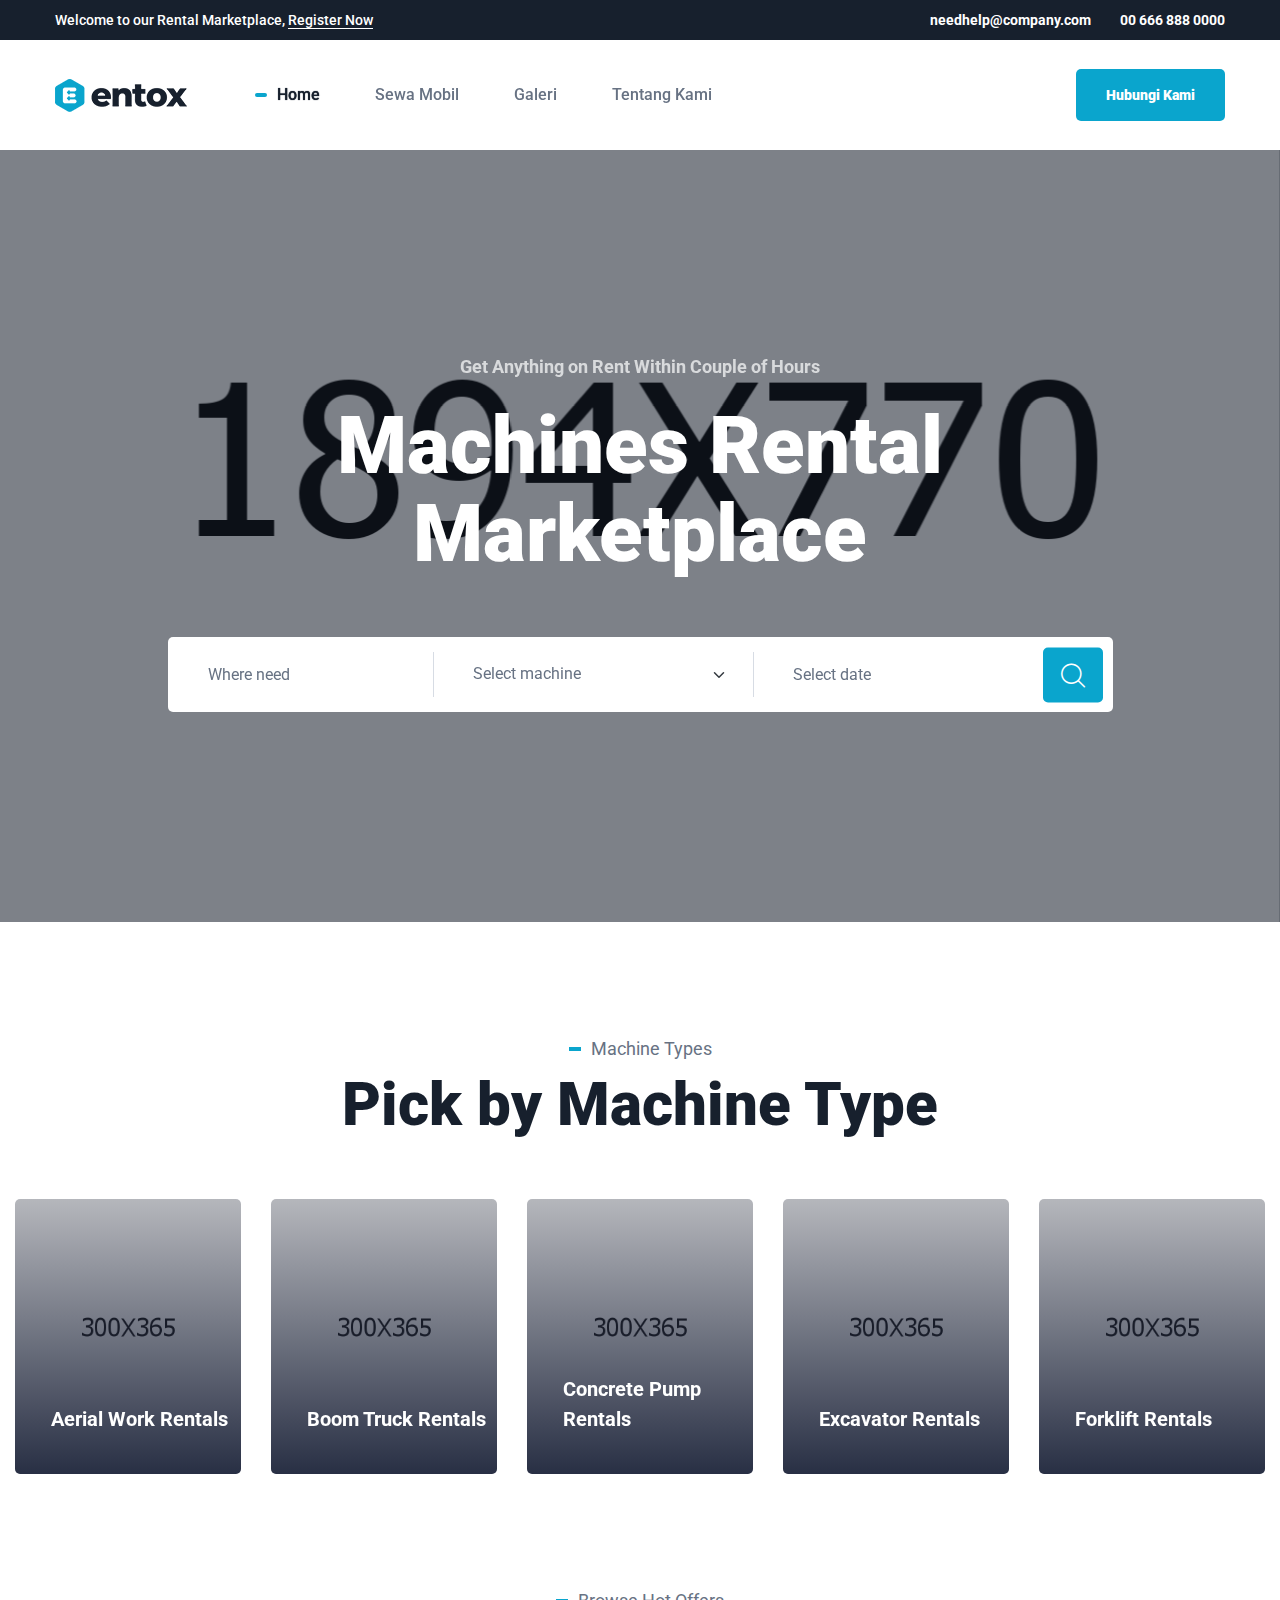
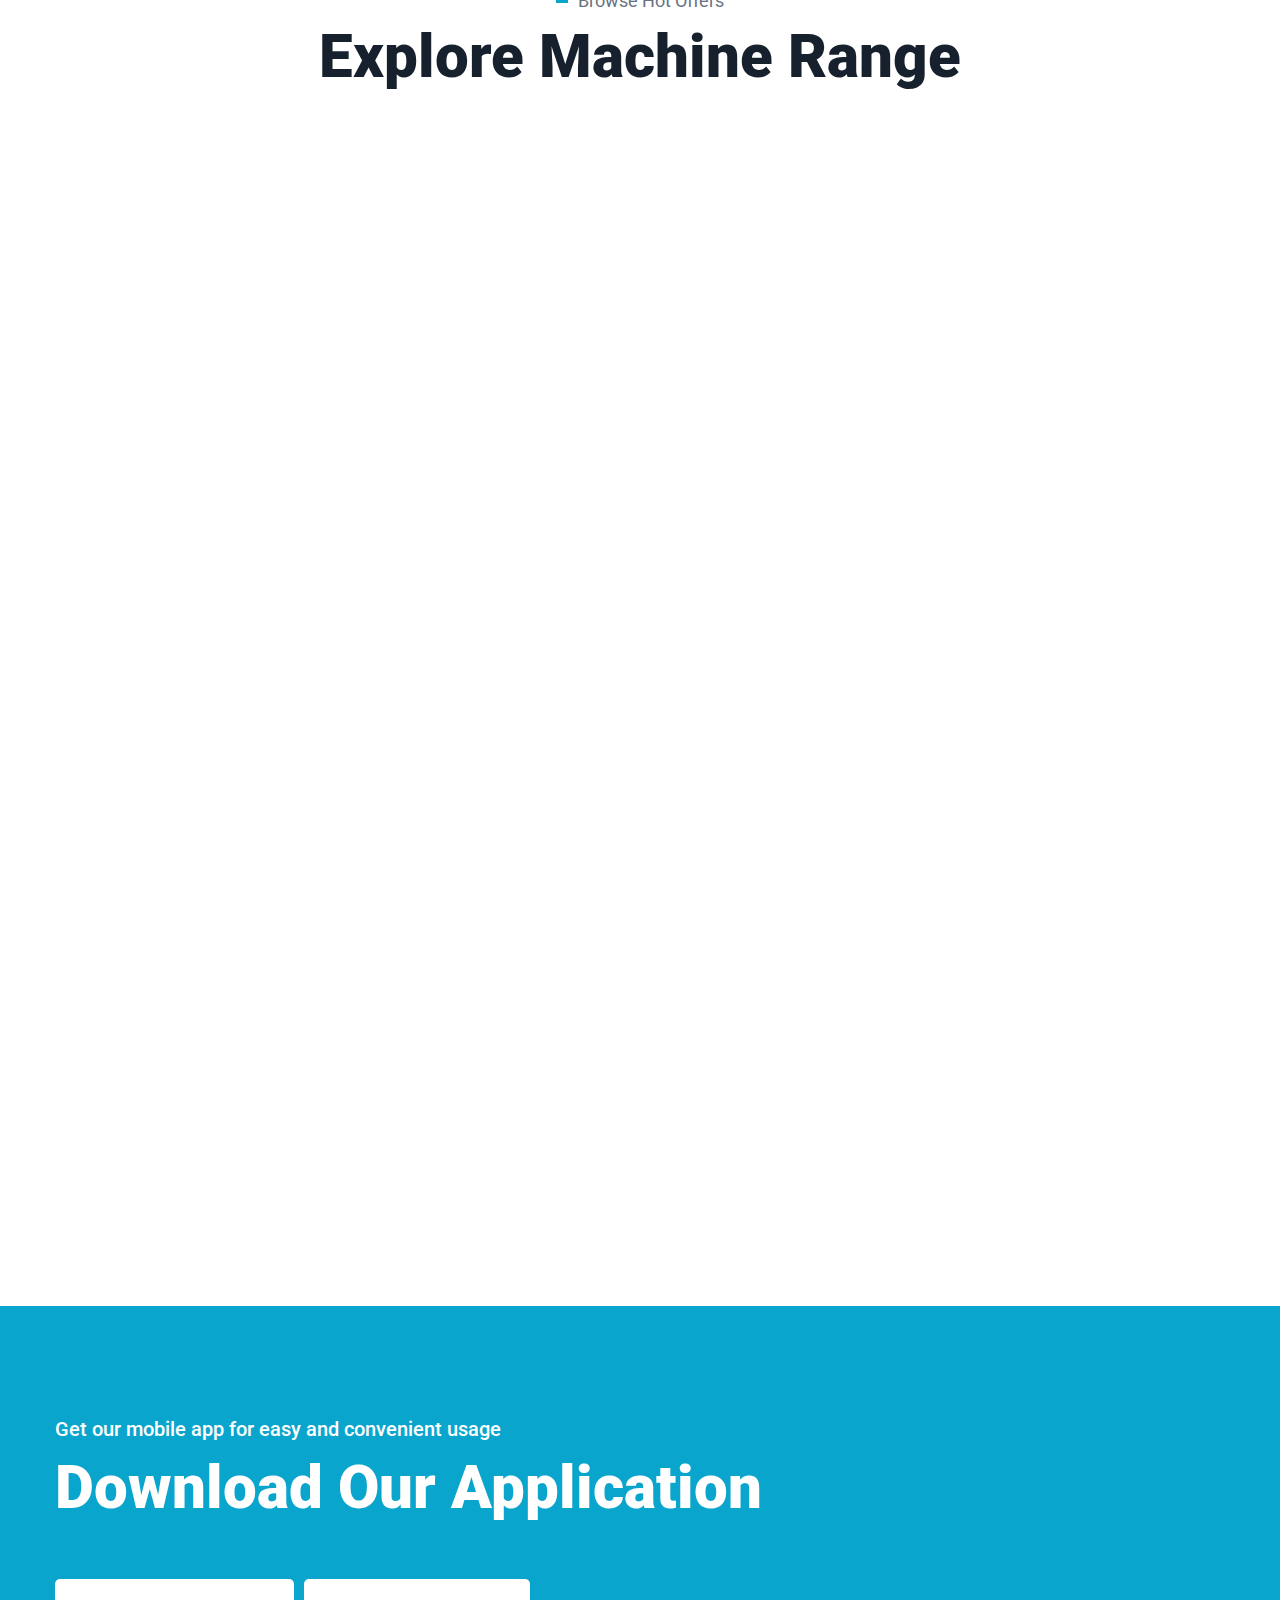
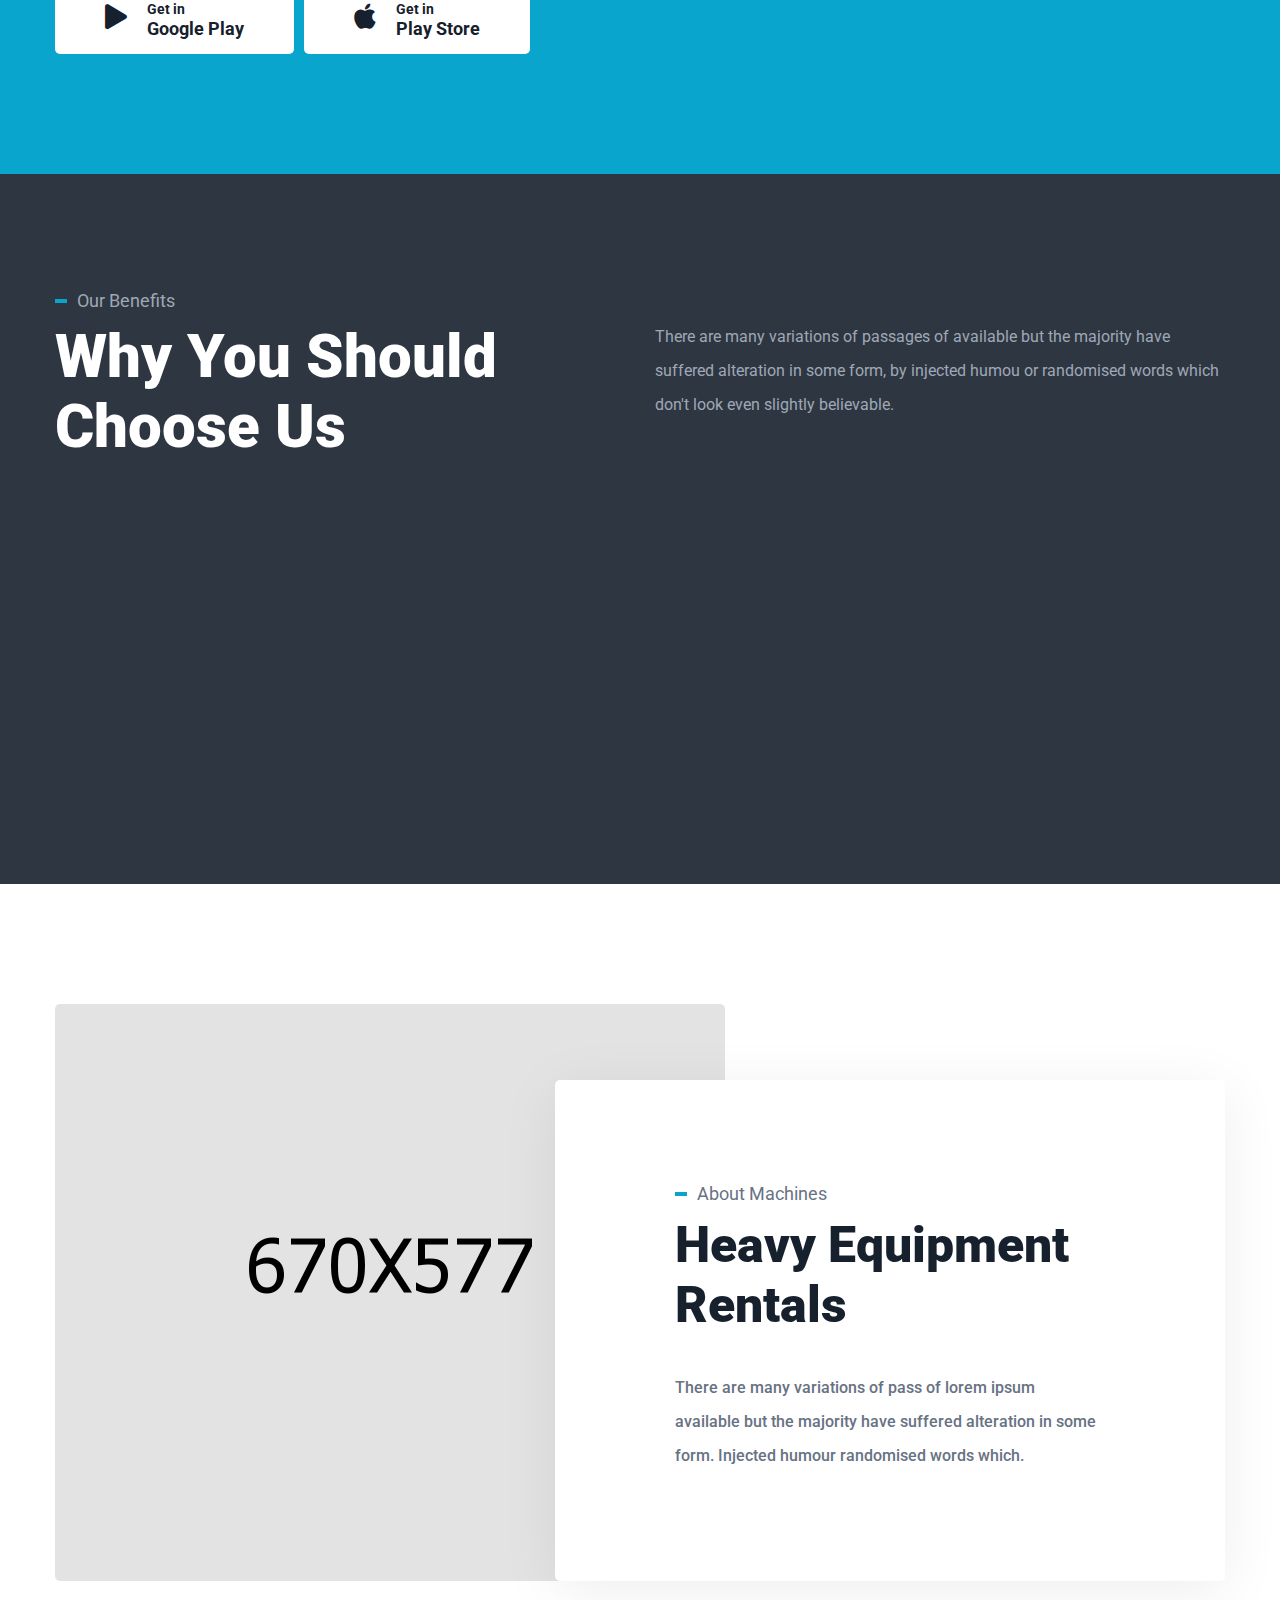
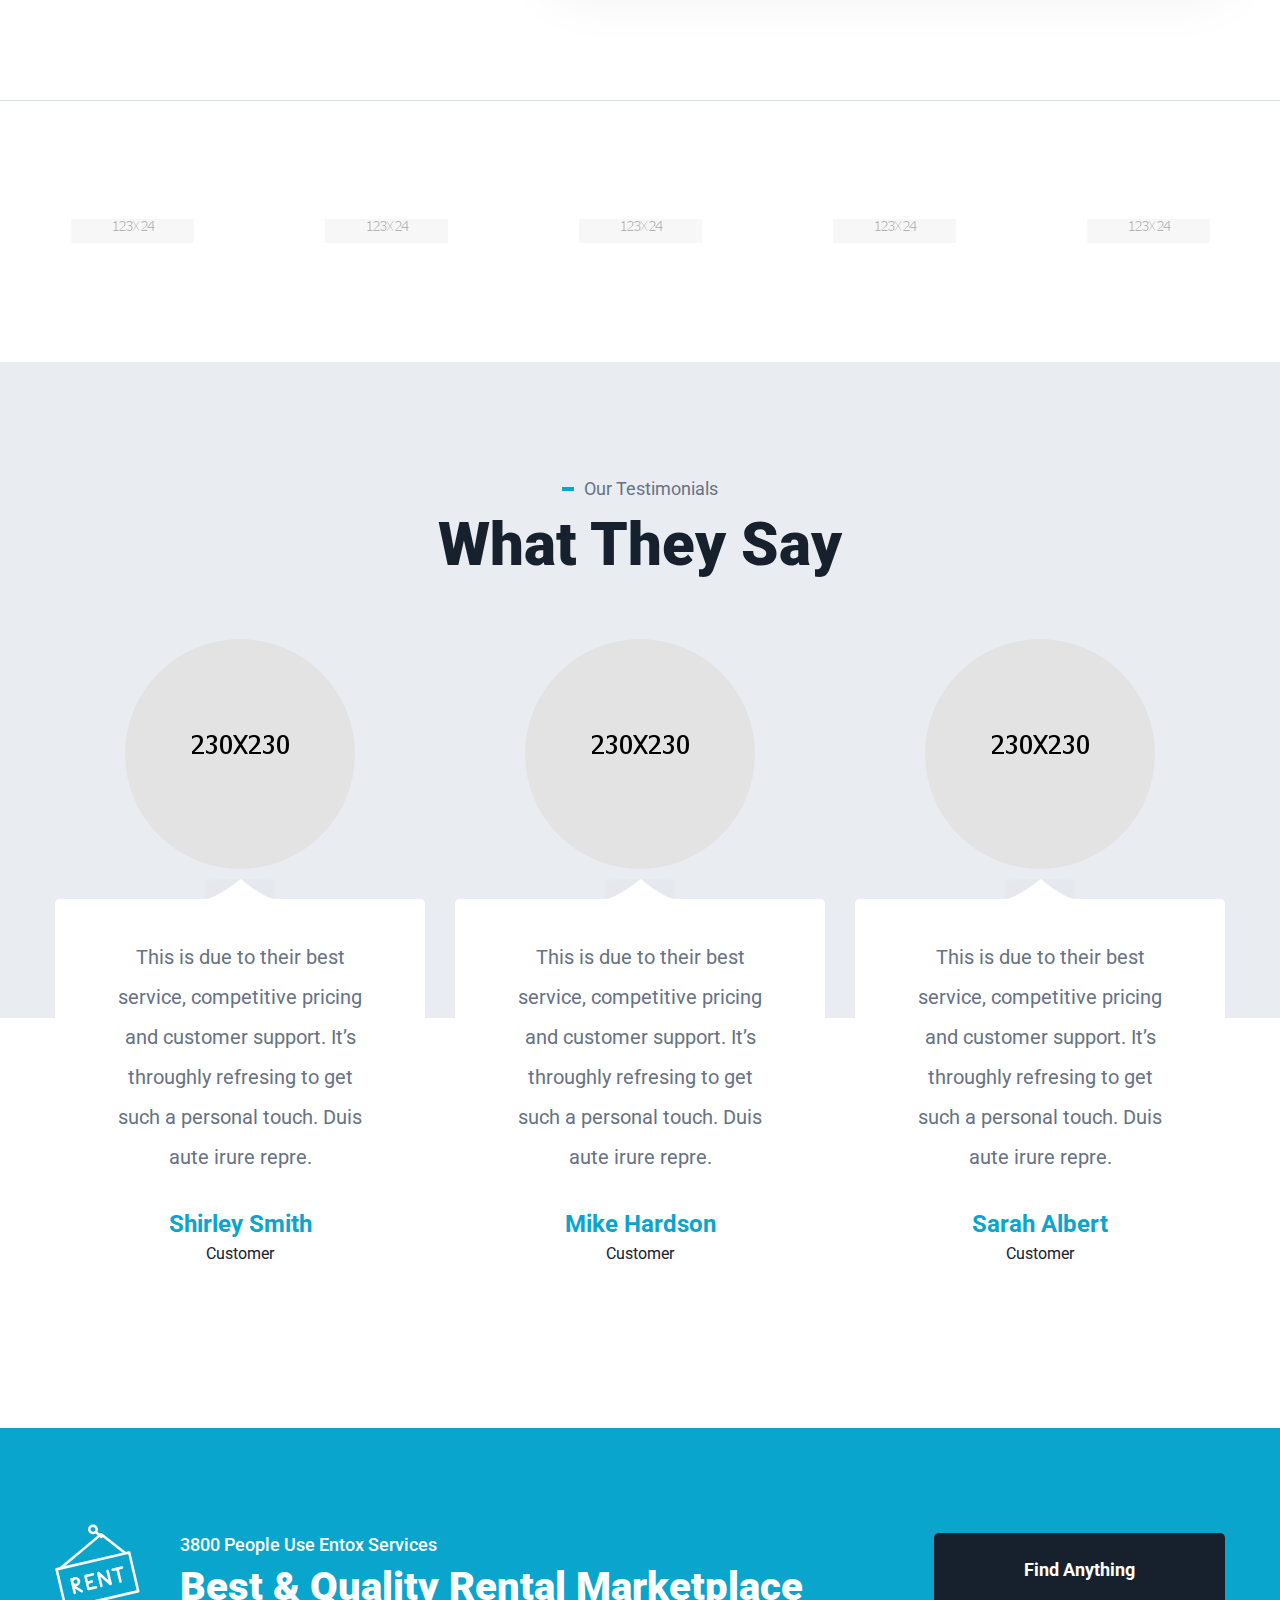
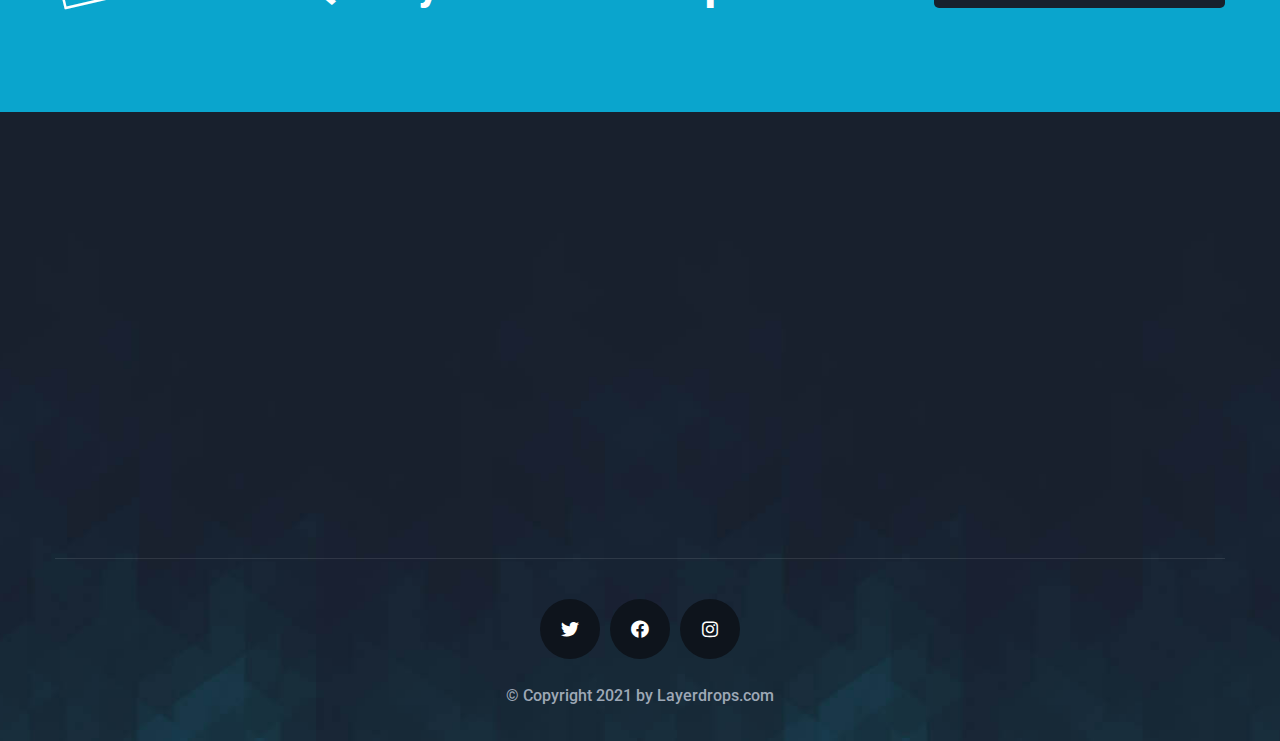
==== index.html @ 0b2687e8 "rename" ====
<!DOCTYPE html>
<html lang="en">

<head>
    <meta charset="UTF-8" />
    <meta name="viewport" content="width=device-width, initial-scale=1.0" />
    <title>Rental Mobil Mataram|| Rental </title>
    <!-- favicons Icons -->
    <link rel="apple-touch-icon" sizes="180x180" href="assets/images/favicons/apple-touch-icon.png" />
    <link rel="icon" type="image/png" sizes="32x32" href="assets/images/favicons/favicon-32x32.png" />
    <link rel="icon" type="image/png" sizes="16x16" href="assets/images/favicons/favicon-16x16.png" />
    <link rel="manifest" href="assets/images/favicons/site.webmanifest" />
    <meta name="description" content="Entox HTML Template For Car Business" />

    <!-- fonts -->
    <link rel="preconnect" href="https://fonts.gstatic.com">
    <link href="https://fonts.googleapis.com/css2?family=Roboto:ital,wght@0,100;0,300;0,400;0,500;0,700;0,900;1,100;1,300;1,400;1,500;1,700;1,900&display=swap" rel="stylesheet">


    <link rel="stylesheet" href="assets/vendors/bootstrap/css/bootstrap.min.css" />
    <link rel="stylesheet" href="assets/vendors/animate/animate.min.css" />
    <link rel="stylesheet" href="assets/vendors/fontawesome/css/all.min.css" />
    <link rel="stylesheet" href="assets/vendors/jarallax/jarallax.css" />
    <link rel="stylesheet" href="assets/vendors/jquery-magnific-popup/jquery.magnific-popup.css" />
    <link rel="stylesheet" href="assets/vendors/nouislider/nouislider.min.css" />
    <link rel="stylesheet" href="assets/vendors/nouislider/nouislider.pips.css" />
    <link rel="stylesheet" href="assets/vendors/odometer/odometer.min.css" />
    <link rel="stylesheet" href="assets/vendors/swiper/swiper.min.css" />
    <link rel="stylesheet" href="assets/vendors/entox-icons/style.css">
    <link rel="stylesheet" href="assets/vendors/tiny-slider/tiny-slider.min.css" />
    <link rel="stylesheet" href="assets/vendors/reey-font/stylesheet.css" />
    <link rel="stylesheet" href="assets/vendors/owl-carousel/owl.carousel.min.css" />
    <link rel="stylesheet" href="assets/vendors/owl-carousel/owl.theme.default.min.css" />
    <link rel="stylesheet" href="assets/vendors/twentytwenty/twentytwenty.css" />
    <link rel="stylesheet" href="assets/vendors/bxslider/jquery.bxslider.css" />
    <link rel="stylesheet" href="assets/vendors/bootstrap-select/css/bootstrap-select.min.css" />
    <link rel="stylesheet" href="assets/vendors/vegas/vegas.min.css" />
    <link rel="stylesheet" href="assets/vendors/jquery-ui/jquery-ui.css" />
    <link rel="stylesheet" href="assets/vendors/timepicker/timePicker.css" />

    <!-- template styles -->
    <link rel="stylesheet" href="assets/css/entox.css" />
    <link rel="stylesheet" href="assets/css/entox-responsive.css" />
</head>

<body>
    <div class="preloader">
        <img class="preloader__image" width="60" src="assets/images/loader.png" alt="" />
    </div>
    <!-- /.preloader -->
    <div class="page-wrapper">
        <header class="main-header-three clearfix">
            <div class="main-header-three__top">
                <div class="container">
                    <div class="main-header-three__top-inner clearfix">
                        <div class="main-header-three__top-left">
                            <p class="main-header-three__top-left-text">Welcome to our Rental Marketplace, <a href="#">Register Now</a></p>
                        </div>
                        <div class="main-header-three__top-right">
                            <div class="main-header-three__top-right-contact-box">
                                <ul class="list-unstyled main-header-three__top-right-contact">
                                    <li><a href="mailto:needhelp@company.com">needhelp@company.com</a></li>
                                    <li><a href="tel:00-666-888-0000">00 666 888 0000</a></li>
                                </ul>
                            </div>
                        </div>
                    </div>
                </div>
            </div>
            <nav class="main-menu main-menu-two main-menu-three clearfix">
                <div class="main-menu-three-wrapper clearfix">
                    <div class="container clearfix">
                        <div class="main-menu-three-wrapper__inner">
                            <div class="main-menu-three-wrapper__left">
                                <div class="main-menu-three-wrapper__logo">
                                    <a href="index.html"><img src="assets/images/resources/logo-2.png" alt=""></a>
                                </div>
                                <div class="main-menu-three-wrapper__main-menu">
                                    <a href="#" class="mobile-nav__toggler"><i class="fa fa-bars"></i></a>
                                    <ul class="main-menu__list">
                                        <li class="current">
                                            <a href="index.html">Home</a>

                                        </li>
                                        <li class="dropdown">
                                            <a href="#">Sewa Mobil</a>
                                            <ul>
                                                <li><a href="listings.html">Sewa Mobil 1</a></li>
                                                <li><a href="listings-details.html">Sewa Mobil 2</a></li>
                                            </ul>
                                        </li>
                                        <li>
                                            <a href="#">Galeri</a>
                                        </li>
                                        <li>
                                            <a href="#">Tentang Kami</a>
                                        </li>
                                    </ul>
                                </div>
                            </div>
                            <div class="main-menu-three-wrapper__right">

                                <div class="main-menu-three-wrapper__right-btn-box">
                                    <a href="#" class="thm-btn main-nenu-three__btn">Hubungi Kami</a>
                                </div>
                            </div>
                        </div>
                    </div>
                </div>
            </nav>
        </header>

        <div class="stricky-header stricked-menu main-menu main-menu-two main-menu-three">
            <div class="sticky-header__content"></div>
            <!-- /.sticky-header__content -->
        </div>
        <!-- /.stricky-header -->

        <!-- Banner One Start -->
        <section class="banner-two banner-three">
            <div class="banner-bg-slide" data-options='{ "delay": 5000, "slides": [ { "src": "assets/images/backgrounds/main-slider-3-1.jpg" }, { "src": "assets/images/backgrounds/main-slider-3-2.jpg" }, { "src": "assets/images/backgrounds/main-slider-3-3.jpg" } ], "transition": "fade", "timer": false, "align": "top" }'>
            </div>
            <!-- /.banner-bg-slide -->
            <div class="banner-bg-slide-overly-3"></div>
            <div class="container">
                <div class="banner-three__content">
                    <p class="banner-three__text">Get Anything on Rent Within Couple of Hours</p>
                    <h2 class="banner-three__title">Machines Rental <br> Marketplace</h2>
                </div>
                <div class="banner-three__form-box">
                    <form class="banner-three-form">
                        <ul class="list-unstyled banner-three__type clearfix">
                            <li class="banner-three__input banner-three__input-need">
                                <input type="text" placeholder="Where need">
                            </li>
                            <li class="banner-three__input">
                                <select class="selectpicker" aria-label="Default select example">
                                    <option selected>Select machine</option>
                                    <option value="1">One</option>
                                    <option value="2">Two</option>
                                    <option value="3">Three</option>
                                </select>
                            </li>
                            <li class="banner-three__input banner-three__input-date">
                                <input type="text" name="date" placeholder="Select date" id="datepicker">
                                <button class="banner-three__search" type="submit"><i
                                        class="icon-magnifying-glass"></i></button>
                            </li>
                        </ul>
                    </form>
                </div>
            </div>
        </section>
        <!--Banner One End-->

        <!--Types Start-->
        <section class="types">
            <div class="types__container">
                <div class="section-title text-center">
                    <span class="section-title__tagline">Machine Types</span>
                    <h2 class="section-title__title">Pick by Machine Type</h2>
                </div>
                <div class="types__carousel owl-theme owl-carousel">
                    <!--Types Single-->
                    <div class="types__single">
                        <div class="types__img">
                            <img src="assets/images/resources/types-img-1.jpg" alt="">
                            <div class="types__img-title-box">
                                <h4 class="types__img-title">Aerial Work Rentals</h4>
                            </div>
                        </div>
                    </div>
                    <!--Types Single-->
                    <div class="types__single">
                        <div class="types__img">
                            <img src="assets/images/resources/types-img-2.jpg" alt="">
                            <div class="types__img-title-box">
                                <h4 class="types__img-title">Boom Truck Rentals</h4>
                            </div>
                        </div>
                    </div>
                    <!--Types Single-->
                    <div class="types__single">
                        <div class="types__img">
                            <img src="assets/images/resources/types-img-3.jpg" alt="">
                            <div class="types__img-title-box">
                                <h4 class="types__img-title">Concrete Pump Rentals</h4>
                            </div>
                        </div>
                    </div>
                    <!--Types Single-->
                    <div class="types__single">
                        <div class="types__img">
                            <img src="assets/images/resources/types-img-4.jpg" alt="">
                            <div class="types__img-title-box">
                                <h4 class="types__img-title">Excavator Rentals</h4>
                            </div>
                        </div>
                    </div>
                    <!--Types Single-->
                    <div class="types__single">
                        <div class="types__img">
                            <img src="assets/images/resources/types-img-5.jpg" alt="">
                            <div class="types__img-title-box">
                                <h4 class="types__img-title">Forklift Rentals</h4>
                            </div>
                        </div>
                    </div>
                </div>
            </div>
        </section>
        <!--Types End-->

        <!--Explore Machine Start-->
        <section class="explore-machine">
            <div class="container">
                <div class="section-title text-center">
                    <span class="section-title__tagline">Browse Hot Offers</span>
                    <h2 class="section-title__title">Explore Machine Range</h2>
                </div>
                <div class="row">
                    <div class="col-xl-4 col-lg-6 col-md-6 wow fadeInUp" data-wow-delay="100ms">
                        <!--Explore Machine Single-->
                        <div class="explore-machine__single">
                            <div class="explore-machine__img">
                                <img src="assets/images/resources/explore-machine-img-1.jpg" alt="">
                                <div class="explore-machine__icon">
                                    <i class="far fa-heart"></i>
                                </div>
                            </div>
                            <div class="explore-machine__content">
                                <h5 class="explore-machine__sub-title">Hydraulic Truck Crane</h5>
                                <h3 class="explore-machine__title"><a href="#">Truck Crane Rental</a></h3>
                                <p class="explore-machine__price"><span>$32 </span>/perday</p>
                                <ul class="list-unstyled explore-machine__details">
                                    <li><a href="#">Capacity 12 Ton</a></li>
                                    <li><a href="#">Main Boom 65ft</a></li>
                                </ul>
                            </div>
                        </div>
                    </div>
                    <div class="col-xl-4 col-lg-6 col-md-6 wow fadeInUp" data-wow-delay="200ms">
                        <!--Explore Machine Single-->
                        <div class="explore-machine__single">
                            <div class="explore-machine__img">
                                <img src="assets/images/resources/explore-machine-img-2.jpg" alt="">
                                <div class="explore-machine__icon">
                                    <i class="far fa-heart"></i>
                                </div>
                            </div>
                            <div class="explore-machine__content">
                                <h5 class="explore-machine__sub-title">Hydraulic Truck Crane</h5>
                                <h3 class="explore-machine__title"><a href="#">Truck Crane Rental</a></h3>
                                <p class="explore-machine__price"><span>$32 </span>/perday</p>
                                <ul class="list-unstyled explore-machine__details">
                                    <li><a href="#">Capacity 12 Ton</a></li>
                                    <li><a href="#">Main Boom 65ft</a></li>
                                </ul>
                            </div>
                        </div>
                    </div>
                    <div class="col-xl-4 col-lg-6 col-md-6 wow fadeInUp" data-wow-delay="300ms">
                        <!--Explore Machine Single-->
                        <div class="explore-machine__single">
                            <div class="explore-machine__img">
                                <img src="assets/images/resources/explore-machine-img-3.jpg" alt="">
                                <div class="explore-machine__icon">
                                    <i class="far fa-heart"></i>
                                </div>
                            </div>
                            <div class="explore-machine__content">
                                <h5 class="explore-machine__sub-title">Hydraulic Truck Crane</h5>
                                <h3 class="explore-machine__title"><a href="#">Truck Crane Rental</a></h3>
                                <p class="explore-machine__price"><span>$32 </span>/perday</p>
                                <ul class="list-unstyled explore-machine__details">
                                    <li><a href="#">Capacity 12 Ton</a></li>
                                    <li><a href="#">Main Boom 65ft</a></li>
                                </ul>
                            </div>
                        </div>
                    </div>
                    <div class="col-xl-4 col-lg-6 col-md-6 wow fadeInUp" data-wow-delay="400ms">
                        <!--Explore Machine Single-->
                        <div class="explore-machine__single">
                            <div class="explore-machine__img">
                                <img src="assets/images/resources/explore-machine-img-4.jpg" alt="">
                                <div class="explore-machine__icon">
                                    <i class="far fa-heart"></i>
                                </div>
                            </div>
                            <div class="explore-machine__content">
                                <h5 class="explore-machine__sub-title">Hydraulic Truck Crane</h5>
                                <h3 class="explore-machine__title"><a href="#">Truck Crane Rental</a></h3>
                                <p class="explore-machine__price"><span>$32 </span>/perday</p>
                                <ul class="list-unstyled explore-machine__details">
                                    <li><a href="#">Capacity 12 Ton</a></li>
                                    <li><a href="#">Main Boom 65ft</a></li>
                                </ul>
                            </div>
                        </div>
                    </div>
                    <div class="col-xl-4 col-lg-6 col-md-6 wow fadeInUp" data-wow-delay="500ms">
                        <!--Explore Machine Single-->
                        <div class="explore-machine__single">
                            <div class="explore-machine__img">
                                <img src="assets/images/resources/explore-machine-img-5.jpg" alt="">
                                <div class="explore-machine__icon">
                                    <i class="far fa-heart"></i>
                                </div>
                            </div>
                            <div class="explore-machine__content">
                                <h5 class="explore-machine__sub-title">Hydraulic Truck Crane</h5>
                                <h3 class="explore-machine__title"><a href="#">Truck Crane Rental</a></h3>
                                <p class="explore-machine__price"><span>$32 </span>/perday</p>
                                <ul class="list-unstyled explore-machine__details">
                                    <li><a href="#">Capacity 12 Ton</a></li>
                                    <li><a href="#">Main Boom 65ft</a></li>
                                </ul>
                            </div>
                        </div>
                    </div>
                    <div class="col-xl-4 col-lg-6 col-md-6 wow fadeInUp" data-wow-delay="600ms">
                        <!--Explore Machine Single-->
                        <div class="explore-machine__single">
                            <div class="explore-machine__img">
                                <img src="assets/images/resources/explore-machine-img-6.jpg" alt="">
                                <div class="explore-machine__icon">
                                    <i class="far fa-heart"></i>
                                </div>
                            </div>
                            <div class="explore-machine__content">
                                <h5 class="explore-machine__sub-title">Hydraulic Truck Crane</h5>
                                <h3 class="explore-machine__title"><a href="#">Truck Crane Rental</a></h3>
                                <p class="explore-machine__price"><span>$32 </span>/perday</p>
                                <ul class="list-unstyled explore-machine__details">
                                    <li><a href="#">Capacity 12 Ton</a></li>
                                    <li><a href="#">Main Boom 65ft</a></li>
                                </ul>
                            </div>
                        </div>
                    </div>
                </div>
            </div>
        </section>
        <!--Explore Machine End-->

        <!--Download Start-->
        <section class="download">
            <div class="container">
                <div class="row">
                    <div class="col-xl-8">
                        <div class="download__content">
                            <p class="download__text">Get our mobile app for easy and convenient usage</p>
                            <h2 class="download__title">Download Our Application</h2>
                            <div class="download__btns">
                                <div class="download__btn-1">
                                    <a href="#">
                                        <i class="fa fa-play"></i>
                                        <p><span>Get in</span><br>Google Play</p>
                                    </a>
                                </div>
                                <div class="download__btn-1 download__btn-2">
                                    <a href="#">
                                        <i class="fab fa-apple"></i>
                                        <p><span>Get in</span><br>Play Store</p>
                                    </a>
                                </div>
                            </div>
                        </div>
                    </div>
                    <div class="col-xl-4 wow fadeInRight" data-wow-duration="1500ms">
                        <div class="download__screen">
                            <div class="download__screen-image">
                                <img src="assets/images/resources/download-screen-img.png" alt="">
                            </div>
                        </div>
                    </div>
                </div>
            </div>
        </section>
        <!--Download End-->

        <!--Why Choose Two Start-->
        <section class="why-choose-two">
            <div class="why-choose-two-bg jarallax" data-jarallax data-speed="0.2" data-imgPosition="50% 0%" style="background-image: url(assets/images/backgrounds/why-choose-two-bg.jpg)"></div>
            <div class="container">
                <div class="row">
                    <div class="col-xl-6 col-lg-6">
                        <div class="section-title text-left">
                            <span class="section-title__tagline">Our Benefits</span>
                            <h2 class="section-title__title">Why You Should Choose Us</h2>
                        </div>
                    </div>
                    <div class="col-xl-6 col-lg-6">
                        <div class="why-choose-right__text-box">
                            <p class="why-choose-right__text">There are many variations of passages of available but the majority have suffered alteration in some form, by injected humou or randomised words which don't look even slightly believable.</p>
                        </div>
                    </div>
                </div>
                <div class="row">
                    <div class="col-xl-3 col-lg-6 col-md-6 wow fadeInUp" data-wow-delay="100ms">
                        <!--Why Choose Two Single-->
                        <div class="why-choose-two__single">
                            <h3 class="why-choose-two__title">Less Expensive <br> Equipment</h3>
                            <div class="why-choose-two__icon">
                                <span class="icon-manufacturing"></span>
                            </div>
                        </div>
                    </div>
                    <div class="col-xl-3 col-lg-6 col-md-6 wow fadeInUp" data-wow-delay="200ms">
                        <!--Why Choose Two Single-->
                        <div class="why-choose-two__single">
                            <h3 class="why-choose-two__title">We Built Fleet <br> Rentals</h3>
                            <div class="why-choose-two__icon">
                                <span class="icon-workers"></span>
                            </div>
                        </div>
                    </div>
                    <div class="col-xl-3 col-lg-6 col-md-6 wow fadeInUp" data-wow-delay="300ms">
                        <!--Why Choose Two Single-->
                        <div class="why-choose-two__single">
                            <h3 class="why-choose-two__title">More Affordable <br> Access</h3>
                            <div class="why-choose-two__icon">
                                <span class="icon-industry"></span>
                            </div>
                        </div>
                    </div>
                    <div class="col-xl-3 col-lg-6 col-md-6 wow fadeInUp" data-wow-delay="400ms">
                        <!--Why Choose Two Single-->
                        <div class="why-choose-two__single">
                            <h3 class="why-choose-two__title">Large Network of <br> Suppliers</h3>
                            <div class="why-choose-two__icon">
                                <span class="icon-forklift"></span>
                            </div>
                        </div>
                    </div>
                </div>
            </div>
        </section>
        <!--Why Choose Two End-->

        <!--About Two Start-->
        <section class="about-two">
            <div class="container">
                <div class="row">
                    <div class="col-xl-6 col-lg-6">
                        <div class="about-two__img-box">
                            <div class="about-two__img">
                                <img src="assets/images/resources/about-two-img-1.jpg" alt="">
                            </div>
                        </div>
                    </div>
                    <div class="col-xl-6 col-lg-6">
                        <div class="about-two__right-content">
                            <div class="section-title text-left">
                                <span class="section-title__tagline">About Machines</span>
                                <h2 class="section-title__title">Heavy Equipment Rentals</h2>
                            </div>
                            <p class="about-two__text">There are many variations of pass of lorem ipsum available but the majority have suffered alteration in some form. Injected humour randomised words which.
                            </p>
                        </div>
                    </div>
                </div>
            </div>
        </section>
        <!--About Two End-->

        <!--Brand Three-->
        <section class="brand-two brand-three">
            <div class="container">
                <div class="thm-swiper__slider swiper-container" data-swiper-options='{"spaceBetween": 100, "slidesPerView": 5, "autoplay": { "delay": 5000 }, "breakpoints": {
                    "0": {
                        "spaceBetween": 30,
                        "slidesPerView": 2
                    },
                    "375": {
                        "spaceBetween": 30,
                        "slidesPerView": 2
                    },
                    "575": {
                        "spaceBetween": 30,
                        "slidesPerView": 3
                    },
                    "767": {
                        "spaceBetween": 50,
                        "slidesPerView": 4
                    },
                    "991": {
                        "spaceBetween": 50,
                        "slidesPerView": 5
                    },
                    "1199": {
                        "spaceBetween": 100,
                        "slidesPerView": 5
                    }
                }}'>
                    <div class="swiper-wrapper">
                        <div class="swiper-slide">
                            <img src="assets/images/brand/brand-2-1.png" alt="">
                        </div>
                        <!-- /.swiper-slide -->
                        <div class="swiper-slide">
                            <img src="assets/images/brand/brand-2-2.png" alt="">
                        </div>
                        <!-- /.swiper-slide -->
                        <div class="swiper-slide">
                            <img src="assets/images/brand/brand-2-3.png" alt="">
                        </div>
                        <!-- /.swiper-slide -->
                        <div class="swiper-slide">
                            <img src="assets/images/brand/brand-2-4.png" alt="">
                        </div>
                        <!-- /.swiper-slide -->
                        <div class="swiper-slide">
                            <img src="assets/images/brand/brand-2-5.png" alt="">
                        </div>
                        <!-- /.swiper-slide -->
                        <div class="swiper-slide">
                            <img src="assets/images/brand/brand-2-1.png" alt="">
                        </div>
                        <!-- /.swiper-slide -->
                        <div class="swiper-slide">
                            <img src="assets/images/brand/brand-2-2.png" alt="">
                        </div>
                        <!-- /.swiper-slide -->
                        <div class="swiper-slide">
                            <img src="assets/images/brand/brand-2-3.png" alt="">
                        </div>
                        <!-- /.swiper-slide -->
                        <div class="swiper-slide">
                            <img src="assets/images/brand/brand-2-4.png" alt="">
                        </div>
                        <!-- /.swiper-slide -->
                        <div class="swiper-slide">
                            <img src="assets/images/brand/brand-2-5.png" alt="">
                        </div>
                        <!-- /.swiper-slide -->
                    </div>
                </div>
            </div>
        </section>
        <!--Brand Three End-->

        <!--Testimonials One Start-->
        <section class="testimonials-one">
            <div class="container">
                <div class="section-title text-center">
                    <span class="section-title__tagline">Our Testimonials</span>
                    <h2 class="section-title__title">What They Say</h2>
                </div>
                <div class="row">
                    <div class="col-xl-12">
                        <div class="testimonials-one__carousel owl-theme owl-carousel">
                            <!--Testimonials One Single-->
                            <div class="testimonials-one__single">
                                <div class="testimonials-one__img">
                                    <img src="assets/images/testimonial/testimonials-one-img-1.png" alt="">
                                </div>
                                <div class="testimonials-one__content">
                                    <p class="testimonials-one__text">This is due to their best service, competitive pricing and customer support. It’s throughly refresing to get such a personal touch. Duis aute irure repre.</p>
                                    <div class="testimonials-one__client-info">
                                        <h4 class="testimonials-one__client-name">Shirley Smith</h4>
                                        <p class="testimonials-one__client-title">Customer</p>
                                    </div>
                                </div>
                            </div>
                            <!--Testimonials One Single-->
                            <div class="testimonials-one__single">
                                <div class="testimonials-one__img">
                                    <img src="assets/images/testimonial/testimonials-one-img-2.png" alt="">
                                </div>
                                <div class="testimonials-one__content">
                                    <p class="testimonials-one__text">This is due to their best service, competitive pricing and customer support. It’s throughly refresing to get such a personal touch. Duis aute irure repre.</p>
                                    <div class="testimonials-one__client-info">
                                        <h4 class="testimonials-one__client-name">Mike Hardson</h4>
                                        <p class="testimonials-one__client-title">Customer</p>
                                    </div>
                                </div>
                            </div>
                            <!--Testimonials One Single-->
                            <div class="testimonials-one__single">
                                <div class="testimonials-one__img">
                                    <img src="assets/images/testimonial/testimonials-one-img-3.png" alt="">
                                </div>
                                <div class="testimonials-one__content">
                                    <p class="testimonials-one__text">This is due to their best service, competitive pricing and customer support. It’s throughly refresing to get such a personal touch. Duis aute irure repre.</p>
                                    <div class="testimonials-one__client-info">
                                        <h4 class="testimonials-one__client-name">Sarah Albert</h4>
                                        <p class="testimonials-one__client-title">Customer</p>
                                    </div>
                                </div>
                            </div>
                        </div>
                    </div>
                </div>
            </div>
        </section>
        <!--Testimonials One End-->

        <!--CTA One Start-->
        <section class="cta-one">
            <div class="container">
                <div class="row">
                    <div class="col-xl-12">
                        <div class="cta-one__inner">
                            <div class="cta-one__left">
                                <div class="cta-one__icon">
                                    <span class="icon-rent-sign"></span>
                                </div>
                                <div class="cta-one__content">
                                    <p>3800 People Use Entox Services</p>
                                    <h2>Best & Quality Rental Marketplace</h2>
                                </div>
                            </div>
                            <div class="cta-one__btn-box">
                                <a href="#" class="thm-btn cta-one__btn">Find Anything</a>
                            </div>
                        </div>
                    </div>
                </div>
            </div>
        </section>
        <!--CTA One End-->

        <!--Site Footer One Start-->
        <footer class="site-footer">
            <div class="site-footer-bg" style="background-image: url(assets/images/backgrounds/site-footer-bg.jpg)">
            </div>
            <div class="container">
                <div class="site-footer__top">
                    <div class="row">
                        <div class="col-xl-3 col-lg-6 col-md-6 wow fadeInUp" data-wow-delay="100ms">
                            <div class="footer-widget__column footer-widget__about">
                                <div class="footer-widget__about-logo">
                                    <a href="index.html"><img src="assets/images/resources/footer-logo.png" alt=""></a>
                                </div>
                                <p class="footer-widget__about-text">Lorem ipsum dolor sit ame consect etur pisicing elit sed do eiusmod tempor incididunt ut labore.</p>
                                <a href="#" class="thm-btn footer-widget__about-btn">Submit Ad</a>
                            </div>
                        </div>
                        <div class="col-xl-3 col-lg-6 col-md-6 wow fadeInUp" data-wow-delay="200ms">
                            <div class="footer-widget__column footer-widget__explore clearfix">
                                <h3 class="footer-widget__title">Explore</h3>
                                <ul class="footer-widget__explore-list footer-widget__explore-list-width list-unstyled">
                                    <li><a href="about.html">About Us</a></li>
                                    <li><a href="#">My Account</a></li>
                                    <li><a href="how-it-works.html">How it Works</a></li>
                                    <li><a href="#">Pricing Packages</a></li>
                                    <li><a href="#">Safety Tips</a></li>
                                </ul>
                                <ul class="footer-widget__explore-list footer-widget__explore-list-two list-unstyled">
                                    <li><a href="#">Our Agents</a></li>
                                    <li><a href="contact.html">Contact</a></li>
                                    <li><a href="#l">FAQs</a></li>
                                    <li><a href="news.html">Blog</a></li>
                                </ul>
                            </div>
                        </div>
                        <div class="col-xl-3 col-lg-6 col-md-6 wow fadeInUp" data-wow-delay="400ms">
                            <div class="footer-widget__column footer-widget__contact">
                                <h3 class="footer-widget__title">Contact</h3>
                                <ul class="list-unstyled footer-widget__contact-list">
                                    <li>
                                        <div class="icon">
                                            <span class="icon-pin"></span>
                                        </div>
                                        <div class="text">
                                            <p>88 Broklyn Golden Street, USA</p>
                                        </div>
                                    </li>
                                    <li>
                                        <div class="icon">
                                            <span class="icon-clock"></span>
                                        </div>
                                        <div class="text">
                                            <p>Mon - Sat 8:00 - 6:30</p>
                                        </div>
                                    </li>
                                    <li>
                                        <div class="icon">
                                            <span class="icon-email"></span>
                                        </div>
                                        <div class="text">
                                            <p><a href="mailto:needhelp@company.com">needhelp@company.com</a></p>
                                        </div>
                                    </li>
                                    <li>
                                        <div class="icon">
                                            <span class="icon-telephone"></span>
                                        </div>
                                        <div class="text">
                                            <p><a href="tel:00-666-888-0000">00 666 888 0000</a></p>
                                        </div>
                                    </li>
                                </ul>
                            </div>
                        </div>
                        <div class="col-xl-3 col-lg-6 col-md-6 wow fadeInUp" data-wow-delay="400ms">
                            <div class="footer-widget__column footer-widget__newsletter">
                                <h3 class="footer-widget__title">Newsletter</h3>
                                <p class="footer-widget__newsletter-text">Subsrcibe for latest articles and resources
                                </p>
                                <form class="footer-widget__newsletter-form">
                                    <div class="footer-widget__newsletter-input-box">
                                        <input type="email" placeholder="Email address" name="email">
                                        <button type="submit" class="footer-widget__newsletter-btn"><i
                                                class="fas fa-envelope"></i></button>
                                    </div>
                                </form>
                            </div>
                        </div>
                    </div>
                </div>
                <div class="site-footer-bottom">
                    <div class="row">
                        <div class="col-xl-12">
                            <div class="site-footer-bottom__inner">
                                <div class="site-footer__social">
                                    <a href="#"><i class="fab fa-twitter"></i></a>
                                    <a href="#" class="clr-fb"><i class="fab fa-facebook"></i></a>
                                    <a href="#" class="clr-ins"><i class="fab fa-instagram"></i></a>
                                </div>
                                <p class="site-footer-bottom__copy-right">© Copyright 2021 by <a href="#">Layerdrops.com</a></p>
                            </div>
                        </div>
                    </div>
                </div>
            </div>
        </footer>
        <!--Site Footer One End-->


    </div>
    <!-- /.page-wrapper -->


    <div class="mobile-nav__wrapper">
        <div class="mobile-nav__overlay mobile-nav__toggler"></div>
        <!-- /.mobile-nav__overlay -->
        <div class="mobile-nav__content">
            <span class="mobile-nav__close mobile-nav__toggler"><i class="fa fa-times"></i></span>

            <div class="logo-box">
                <a href="index.html" aria-label="logo image"><img src="assets/images/resources/logo-1.png" width="155" alt="" /></a>
            </div>
            <!-- /.logo-box -->
            <div class="mobile-nav__container"></div>
            <!-- /.mobile-nav__container -->

            <ul class="mobile-nav__contact list-unstyled">
                <li>
                    <i class="fa fa-envelope"></i>
                    <a href="mailto:needhelp@packageName__.com">needhelp@entox.com</a>
                </li>
                <li>
                    <i class="fa fa-phone-alt"></i>
                    <a href="tel:666-888-0000">666 888 0000</a>
                </li>
            </ul>
            <!-- /.mobile-nav__contact -->
            <div class="mobile-nav__top">
                <div class="mobile-nav__social">
                    <a href="#" class="fab fa-twitter"></a>
                    <a href="#" class="fab fa-facebook-square"></a>
                    <a href="#" class="fab fa-pinterest-p"></a>
                    <a href="#" class="fab fa-instagram"></a>
                </div>
                <!-- /.mobile-nav__social -->
            </div>
            <!-- /.mobile-nav__top -->



        </div>
        <!-- /.mobile-nav__content -->
    </div>
    <!-- /.mobile-nav__wrapper -->

    <div class="search-popup">
        <div class="search-popup__overlay search-toggler"></div>
        <!-- /.search-popup__overlay -->
        <div class="search-popup__content">
            <form action="#">
                <label for="search" class="sr-only">search here</label>
                <!-- /.sr-only -->
                <input type="text" id="search" placeholder="Search Here..." />
                <button type="submit" aria-label="search submit" class="thm-btn">
                    <i class="icon-magnifying-glass"></i>
                </button>
            </form>
        </div>
        <!-- /.search-popup__content -->
    </div>
    <!-- /.search-popup -->

    <a href="#" data-target="html" class="scroll-to-target scroll-to-top"><i class="fa fa-angle-up"></i></a>


    <script src="assets/vendors/jquery/jquery-3.5.1.min.js"></script>
    <script src="assets/vendors/bootstrap/js/bootstrap.bundle.min.js"></script>
    <script src="assets/vendors/jarallax/jarallax.min.js"></script>
    <script src="assets/vendors/jquery-ajaxchimp/jquery.ajaxchimp.min.js"></script>
    <script src="assets/vendors/jquery-appear/jquery.appear.min.js"></script>
    <script src="assets/vendors/jquery-circle-progress/jquery.circle-progress.min.js"></script>
    <script src="assets/vendors/jquery-magnific-popup/jquery.magnific-popup.min.js"></script>
    <script src="assets/vendors/jquery-validate/jquery.validate.min.js"></script>
    <script src="assets/vendors/nouislider/nouislider.min.js"></script>
    <script src="assets/vendors/odometer/odometer.min.js"></script>
    <script src="assets/vendors/swiper/swiper.min.js"></script>
    <script src="assets/vendors/tiny-slider/tiny-slider.min.js"></script>
    <script src="assets/vendors/wnumb/wNumb.min.js"></script>
    <script src="assets/vendors/wow/wow.js"></script>
    <script src="assets/vendors/isotope/isotope.js"></script>
    <script src="assets/vendors/countdown/countdown.min.js"></script>
    <script src="assets/vendors/owl-carousel/owl.carousel.min.js"></script>
    <script src="assets/vendors/twentytwenty/twentytwenty.js"></script>
    <script src="assets/vendors/twentytwenty/jquery.event.move.js"></script>
    <script src="assets/vendors/bxslider/jquery.bxslider.min.js"></script>
    <script src="assets/vendors/bootstrap-select/js/bootstrap-select.min.js"></script>
    <script src="assets/vendors/vegas/vegas.min.js"></script>
    <script src="assets/vendors/jquery-ui/jquery-ui.js"></script>
    <script src="assets/vendors/timepicker/timePicker.js"></script>

    <script src="http://maps.google.com/maps/api/js?key=AIzaSyATY4Rxc8jNvDpsK8ZetC7JyN4PFVYGCGM"></script>


    <!-- template js -->
    <script src="assets/js/entox.js"></script>
</body>

</html>
---- assets/vendors/jarallax/jarallax.css ----
.jarallax {
    position: relative;
    z-index: 0;
}
.jarallax > .jarallax-img {
    position: absolute;
    object-fit: cover;
    /* support for plugin https://github.com/bfred-it/object-fit-images */
    font-family: 'object-fit: cover;';
    top: 0;
    left: 0;
    width: 100%;
    height: 100%;
    z-index: -1;
}
---- assets/vendors/nouislider/nouislider.min.css ----
/*! nouislider - 14.1.1 - 12/15/2019 */
.noUi-target,.noUi-target *{-webkit-touch-callout:none;-webkit-tap-highlight-color:transparent;-webkit-user-select:none;-ms-touch-action:none;touch-action:none;-ms-user-select:none;-moz-user-select:none;user-select:none;-moz-box-sizing:border-box;box-sizing:border-box}.noUi-target{position:relative}.noUi-base,.noUi-connects{width:100%;height:100%;position:relative;z-index:1}.noUi-connects{overflow:hidden;z-index:0}.noUi-connect,.noUi-origin{will-change:transform;position:absolute;z-index:1;top:0;right:0;-ms-transform-origin:0 0;-webkit-transform-origin:0 0;-webkit-transform-style:preserve-3d;transform-origin:0 0;transform-style:flat}.noUi-connect{height:100%;width:100%}.noUi-origin{height:10%;width:10%}.noUi-txt-dir-rtl.noUi-horizontal .noUi-origin{left:0;right:auto}.noUi-vertical .noUi-origin{width:0}.noUi-horizontal .noUi-origin{height:0}.noUi-handle{-webkit-backface-visibility:hidden;backface-visibility:hidden;position:absolute}.noUi-touch-area{height:100%;width:100%}.noUi-state-tap .noUi-connect,.noUi-state-tap .noUi-origin{-webkit-transition:transform .3s;transition:transform .3s}.noUi-state-drag *{cursor:inherit!important}.noUi-horizontal{height:18px}.noUi-horizontal .noUi-handle{width:34px;height:28px;right:-17px;top:-6px}.noUi-vertical{width:18px}.noUi-vertical .noUi-handle{width:28px;height:34px;right:-6px;top:-17px}.noUi-txt-dir-rtl.noUi-horizontal .noUi-handle{left:-17px;right:auto}.noUi-target{background:#FAFAFA;border-radius:4px;border:1px solid #D3D3D3;box-shadow:inset 0 1px 1px #F0F0F0,0 3px 6px -5px #BBB}.noUi-connects{border-radius:3px}.noUi-connect{background:#3FB8AF}.noUi-draggable{cursor:ew-resize}.noUi-vertical .noUi-draggable{cursor:ns-resize}.noUi-handle{border:1px solid #D9D9D9;border-radius:3px;background:#FFF;cursor:default;box-shadow:inset 0 0 1px #FFF,inset 0 1px 7px #EBEBEB,0 3px 6px -3px #BBB}.noUi-active{box-shadow:inset 0 0 1px #FFF,inset 0 1px 7px #DDD,0 3px 6px -3px #BBB}.noUi-handle:after,.noUi-handle:before{content:"";display:block;position:absolute;height:14px;width:1px;background:#E8E7E6;left:14px;top:6px}.noUi-handle:after{left:17px}.noUi-vertical .noUi-handle:after,.noUi-vertical .noUi-handle:before{width:14px;height:1px;left:6px;top:14px}.noUi-vertical .noUi-handle:after{top:17px}[disabled] .noUi-connect{background:#B8B8B8}[disabled] .noUi-handle,[disabled].noUi-handle,[disabled].noUi-target{cursor:not-allowed}.noUi-pips,.noUi-pips *{-moz-box-sizing:border-box;box-sizing:border-box}.noUi-pips{position:absolute;color:#999}.noUi-value{position:absolute;white-space:nowrap;text-align:center}.noUi-value-sub{color:#ccc;font-size:10px}.noUi-marker{position:absolute;background:#CCC}.noUi-marker-sub{background:#AAA}.noUi-marker-large{background:#AAA}.noUi-pips-horizontal{padding:10px 0;height:80px;top:100%;left:0;width:100%}.noUi-value-horizontal{-webkit-transform:translate(-50%,50%);transform:translate(-50%,50%)}.noUi-rtl .noUi-value-horizontal{-webkit-transform:translate(50%,50%);transform:translate(50%,50%)}.noUi-marker-horizontal.noUi-marker{margin-left:-1px;width:2px;height:5px}.noUi-marker-horizontal.noUi-marker-sub{height:10px}.noUi-marker-horizontal.noUi-marker-large{height:15px}.noUi-pips-vertical{padding:0 10px;height:100%;top:0;left:100%}.noUi-value-vertical{-webkit-transform:translate(0,-50%);transform:translate(0,-50%);padding-left:25px}.noUi-rtl .noUi-value-vertical{-webkit-transform:translate(0,50%);transform:translate(0,50%)}.noUi-marker-vertical.noUi-marker{width:5px;height:2px;margin-top:-1px}.noUi-marker-vertical.noUi-marker-sub{width:10px}.noUi-marker-vertical.noUi-marker-large{width:15px}.noUi-tooltip{display:block;position:absolute;border:1px solid #D9D9D9;border-radius:3px;background:#fff;color:#000;padding:5px;text-align:center;white-space:nowrap}.noUi-horizontal .noUi-tooltip{-webkit-transform:translate(-50%,0);transform:translate(-50%,0);left:50%;bottom:120%}.noUi-vertical .noUi-tooltip{-webkit-transform:translate(0,-50%);transform:translate(0,-50%);top:50%;right:120%}
---- assets/vendors/nouislider/nouislider.pips.css ----
/* Base;
 *
 */
.noUi-pips,
.noUi-pips * {
-moz-box-sizing: border-box;
	box-sizing: border-box;
}
.noUi-pips {
	position: absolute;
	font: 400 12px Arial;
	color: #999;
}

/* Values;
 *
 */
.noUi-value {
	width: 40px;
	position: absolute;
	text-align: center;
}
.noUi-value-sub {
	color: #ccc;
	font-size: 10px;
}

/* Markings;
 *
 */
.noUi-marker {
	position: absolute;
	background: #CCC;
}
.noUi-marker-sub {
	background: #AAA;
}
.noUi-marker-large {
	background: #AAA;
}

/* Horizontal layout;
 *
 */
.noUi-pips-horizontal {
	padding: 10px 0;
	height: 50px;
	top: 100%;
	left: 0;
	width: 100%;
}
.noUi-value-horizontal {
	margin-left: -20px;
	padding-top: 20px;
}
.noUi-value-horizontal.noUi-value-sub {
	padding-top: 15px;
}

.noUi-marker-horizontal.noUi-marker {
	margin-left: -1px;
	width: 2px;
	height: 5px;
}
.noUi-marker-horizontal.noUi-marker-sub {
	height: 10px;
}
.noUi-marker-horizontal.noUi-marker-large {
	height: 15px;
}

/* Vertical layout;
 *
 */
.noUi-pips-vertical {
	padding: 0 10px;
	height: 100%;
	top: 0;
	left: 100%;
}
.noUi-value-vertical {
	width: 15px;
	margin-left: 20px;
	margin-top: -5px;
}

.noUi-marker-vertical.noUi-marker {
	width: 5px;
	height: 2px;
	margin-top: -1px;
}
.noUi-marker-vertical.noUi-marker-sub {
	width: 10px;
}
.noUi-marker-vertical.noUi-marker-large {
	width: 15px;
}
---- assets/vendors/entox-icons/style.css ----
@font-face {
  font-family: 'icomoon';
  src:  url('fonts/icomoon.eot?orkqwr');
  src:  url('fonts/icomoon.eot?orkqwr#iefix') format('embedded-opentype'),
    url('fonts/icomoon.ttf?orkqwr') format('truetype'),
    url('fonts/icomoon.woff?orkqwr') format('woff'),
    url('fonts/icomoon.svg?orkqwr#icomoon') format('svg');
  font-weight: normal;
  font-style: normal;
  font-display: block;
}

[class^="icon-"], [class*=" icon-"] {
  /* use !important to prevent issues with browser extensions that change fonts */
  font-family: 'icomoon' !important;
  speak: never;
  font-style: normal;
  font-weight: normal;
  font-variant: normal;
  text-transform: none;
  line-height: 1;

  /* Better Font Rendering =========== */
  -webkit-font-smoothing: antialiased;
  -moz-osx-font-smoothing: grayscale;
}

.icon-magnifying-glass:before {
  content: "\e900";
}
.icon-shopping-cart:before {
  content: "\e901";
}
.icon-car-rental:before {
  content: "\e902";
}
.icon-rent-sign:before {
  content: "\e903";
}
.icon-pin:before {
  content: "\e904";
}
.icon-clock:before {
  content: "\e905";
}
.icon-email:before {
  content: "\e906";
}
.icon-telephone:before {
  content: "\e907";
}
.icon-avatar:before {
  content: "\e908";
}
.icon-house:before {
  content: "\e909";
}
.icon-building:before {
  content: "\e90a";
}
.icon-shopping-mall:before {
  content: "\e90b";
}
.icon-right-arrow:before {
  content: "\e90c";
}
.icon-left-arrow:before {
  content: "\e90d";
}
.icon-for-rent:before {
  content: "\e90e";
}
.icon-plumber:before {
  content: "\e90f";
}
.icon-customer-review:before {
  content: "\e910";
}
.icon-document:before {
  content: "\e911";
}
.icon-architect:before {
  content: "\e912";
}
.icon-rental:before {
  content: "\e914";
}
.icon-satisfaction:before {
  content: "\e915";
}
.icon-manufacturing:before {
  content: "\e916";
}
.icon-workers:before {
  content: "\e917";
}
.icon-industry:before {
  content: "\e918";
}
.icon-forklift:before {
  content: "\e919";
}
.icon-grid:before {
  content: "\e91a";
}
.icon-list:before {
  content: "\e91b";
}
.icon-phone-call:before {
  content: "\e91c";
}
.icon-mail:before {
  content: "\e91d";
}
.icon-tick:before {
  content: "\e913";
}
---- assets/vendors/reey-font/stylesheet.css ----
/*! Generated by Font Squirrel (https://www.fontsquirrel.com) on January 28, 2021 */



@font-face {
    font-family: 'reeyregular';
    src: url('reey-regular-webfont.woff2') format('woff2'),
         url('reey-regular-webfont.woff') format('woff');
    font-weight: normal;
    font-style: normal;

}
---- assets/vendors/twentytwenty/twentytwenty.css ----
.twentytwenty-horizontal .twentytwenty-handle:before, .twentytwenty-horizontal .twentytwenty-handle:after, .twentytwenty-vertical .twentytwenty-handle:before, .twentytwenty-vertical .twentytwenty-handle:after {
  content: " ";
  display: block;
  background: white;
  position: absolute;
  z-index: 30;
  -webkit-box-shadow: 0px 0px 12px rgba(51, 51, 51, 0.5);
  -moz-box-shadow: 0px 0px 12px rgba(51, 51, 51, 0.5);
  box-shadow: 0px 0px 12px rgba(51, 51, 51, 0.5); }

.twentytwenty-horizontal .twentytwenty-handle:before, .twentytwenty-horizontal .twentytwenty-handle:after {
  width: 3px;
  height: 9999px;
  left: 50%;
  margin-left: -1.5px; }

.twentytwenty-vertical .twentytwenty-handle:before, .twentytwenty-vertical .twentytwenty-handle:after {
  width: 9999px;
  height: 3px;
  top: 50%;
  margin-top: -1.5px; }

.twentytwenty-before-label, .twentytwenty-after-label, .twentytwenty-overlay {
  position: absolute;
  top: 0;
  width: 100%;
  height: 100%; }

.twentytwenty-before-label, .twentytwenty-after-label, .twentytwenty-overlay {
  -webkit-transition-duration: 0.5s;
  -moz-transition-duration: 0.5s;
  transition-duration: 0.5s; }

.twentytwenty-before-label, .twentytwenty-after-label {
  -webkit-transition-property: opacity;
  -moz-transition-property: opacity;
  transition-property: opacity; }

.twentytwenty-before-label:before, .twentytwenty-after-label:before {
  color: white;
  font-size: 13px;
  letter-spacing: 0.1em; }

.twentytwenty-before-label:before, .twentytwenty-after-label:before {
  position: absolute;
  background: rgba(255, 255, 255, 0.2);
  line-height: 38px;
  padding: 0 20px;
  -webkit-border-radius: 2px;
  -moz-border-radius: 2px;
  border-radius: 2px; }

.twentytwenty-horizontal .twentytwenty-before-label:before, .twentytwenty-horizontal .twentytwenty-after-label:before {
  bottom: 0px;
  margin-top: -19px; }

.twentytwenty-vertical .twentytwenty-before-label:before, .twentytwenty-vertical .twentytwenty-after-label:before {
  left: 50%;
  margin-left: -45px;
  text-align: center;
  width: 90px; }

.twentytwenty-left-arrow, .twentytwenty-right-arrow, .twentytwenty-up-arrow, .twentytwenty-down-arrow {
  width: 0;
  height: 0;
  border: 6px inset transparent;
  position: absolute; }

.twentytwenty-left-arrow, .twentytwenty-right-arrow {
  top: 50%;
  margin-top: -6px; }

.twentytwenty-up-arrow, .twentytwenty-down-arrow {
  left: 50%;
  margin-left: -6px; }

.twentytwenty-container {
  -webkit-box-sizing: content-box;
  -moz-box-sizing: content-box;
  box-sizing: content-box;
  z-index: 0;
  overflow: hidden;
  position: relative;
  -webkit-user-select: none;
  -moz-user-select: none; }
  .twentytwenty-container img {
    max-width: 100%;
    position: absolute;
    top: 0;
    display: block; }
  .twentytwenty-container.active .twentytwenty-overlay, .twentytwenty-container.active :hover.twentytwenty-overlay {
    background: rgba(0, 0, 0, 0); }
    .twentytwenty-container.active .twentytwenty-overlay .twentytwenty-before-label,
    .twentytwenty-container.active .twentytwenty-overlay .twentytwenty-after-label, .twentytwenty-container.active :hover.twentytwenty-overlay .twentytwenty-before-label,
    .twentytwenty-container.active :hover.twentytwenty-overlay .twentytwenty-after-label {
      opacity: 0; }
  .twentytwenty-container * {
    -webkit-box-sizing: content-box;
    -moz-box-sizing: content-box;
    box-sizing: content-box; }

.twentytwenty-before-label {
  opacity: 0; }
  .twentytwenty-before-label:before {
    content: attr(data-content); }

.twentytwenty-after-label {
  opacity: 0; }
  .twentytwenty-after-label:before {
    content: attr(data-content); }

.twentytwenty-horizontal .twentytwenty-before-label:before {
  left: 10px; }

.twentytwenty-horizontal .twentytwenty-after-label:before {
  right: 10px; }

.twentytwenty-vertical .twentytwenty-before-label:before {
  top: 10px; }

.twentytwenty-vertical .twentytwenty-after-label:before {
  bottom: 10px; }

.twentytwenty-overlay {
  -webkit-transition-property: background;
  -moz-transition-property: background;
  transition-property: background;
  background: rgba(0, 0, 0, 0);
  z-index: 25; }
  .twentytwenty-overlay:hover {
    background: rgba(0, 0, 0, 0.5); }
    .twentytwenty-overlay:hover .twentytwenty-after-label {
      opacity: 1; }
    .twentytwenty-overlay:hover .twentytwenty-before-label {
      opacity: 1; }

.twentytwenty-before {
  z-index: 20; }

.twentytwenty-after {
  z-index: 10; }

.twentytwenty-handle {
  height: 38px;
  width: 38px;
  position: absolute;
  left: 50%;
  top: 50%;
  margin-left: -22px;
  margin-top: -22px;
  border: 3px solid white;
  -webkit-border-radius: 1000px;
  -moz-border-radius: 1000px;
  border-radius: 1000px;
  -webkit-box-shadow: 0px 0px 12px rgba(51, 51, 51, 0.5);
  -moz-box-shadow: 0px 0px 12px rgba(51, 51, 51, 0.5);
  box-shadow: 0px 0px 12px rgba(51, 51, 51, 0.5);
  z-index: 40;
  cursor: pointer; }

.twentytwenty-horizontal .twentytwenty-handle:before {
  bottom: 50%;
  margin-bottom: 22px;
  -webkit-box-shadow: 0 3px 0 white, 0px 0px 12px rgba(51, 51, 51, 0.5);
  -moz-box-shadow: 0 3px 0 white, 0px 0px 12px rgba(51, 51, 51, 0.5);
  box-shadow: 0 3px 0 white, 0px 0px 12px rgba(51, 51, 51, 0.5); }
.twentytwenty-horizontal .twentytwenty-handle:after {
  top: 50%;
  margin-top: 22px;
  -webkit-box-shadow: 0 -3px 0 white, 0px 0px 12px rgba(51, 51, 51, 0.5);
  -moz-box-shadow: 0 -3px 0 white, 0px 0px 12px rgba(51, 51, 51, 0.5);
  box-shadow: 0 -3px 0 white, 0px 0px 12px rgba(51, 51, 51, 0.5); }

.twentytwenty-vertical .twentytwenty-handle:before {
  left: 50%;
  margin-left: 22px;
  -webkit-box-shadow: 3px 0 0 white, 0px 0px 12px rgba(51, 51, 51, 0.5);
  -moz-box-shadow: 3px 0 0 white, 0px 0px 12px rgba(51, 51, 51, 0.5);
  box-shadow: 3px 0 0 white, 0px 0px 12px rgba(51, 51, 51, 0.5); }
.twentytwenty-vertical .twentytwenty-handle:after {
  right: 50%;
  margin-right: 22px;
  -webkit-box-shadow: -3px 0 0 white, 0px 0px 12px rgba(51, 51, 51, 0.5);
  -moz-box-shadow: -3px 0 0 white, 0px 0px 12px rgba(51, 51, 51, 0.5);
  box-shadow: -3px 0 0 white, 0px 0px 12px rgba(51, 51, 51, 0.5); }

.twentytwenty-left-arrow {
  border-right: 6px solid white;
  left: 50%;
  margin-left: -17px; }

.twentytwenty-right-arrow {
  border-left: 6px solid white;
  right: 50%;
  margin-right: -17px; }

.twentytwenty-up-arrow {
  border-bottom: 6px solid white;
  top: 50%;
  margin-top: -17px; }

.twentytwenty-down-arrow {
  border-top: 6px solid white;
  bottom: 50%;
  margin-bottom: -17px; }
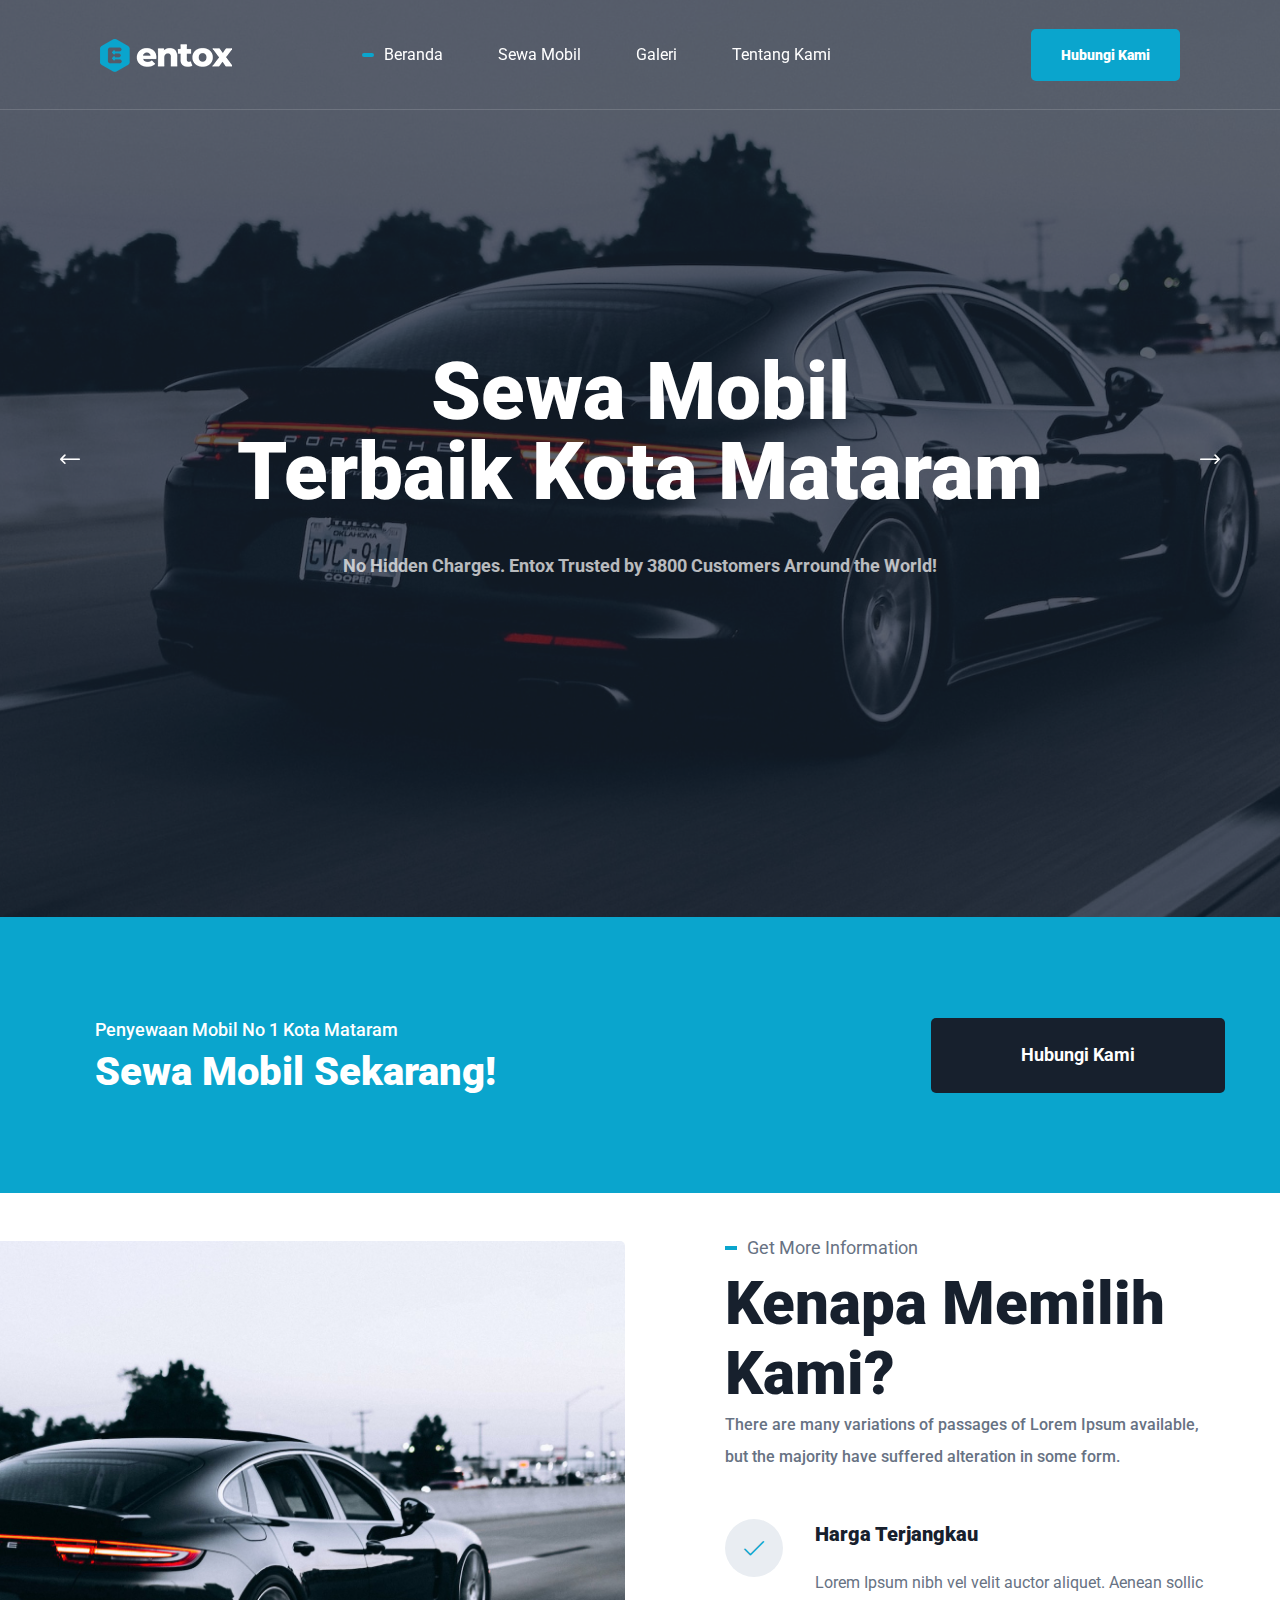
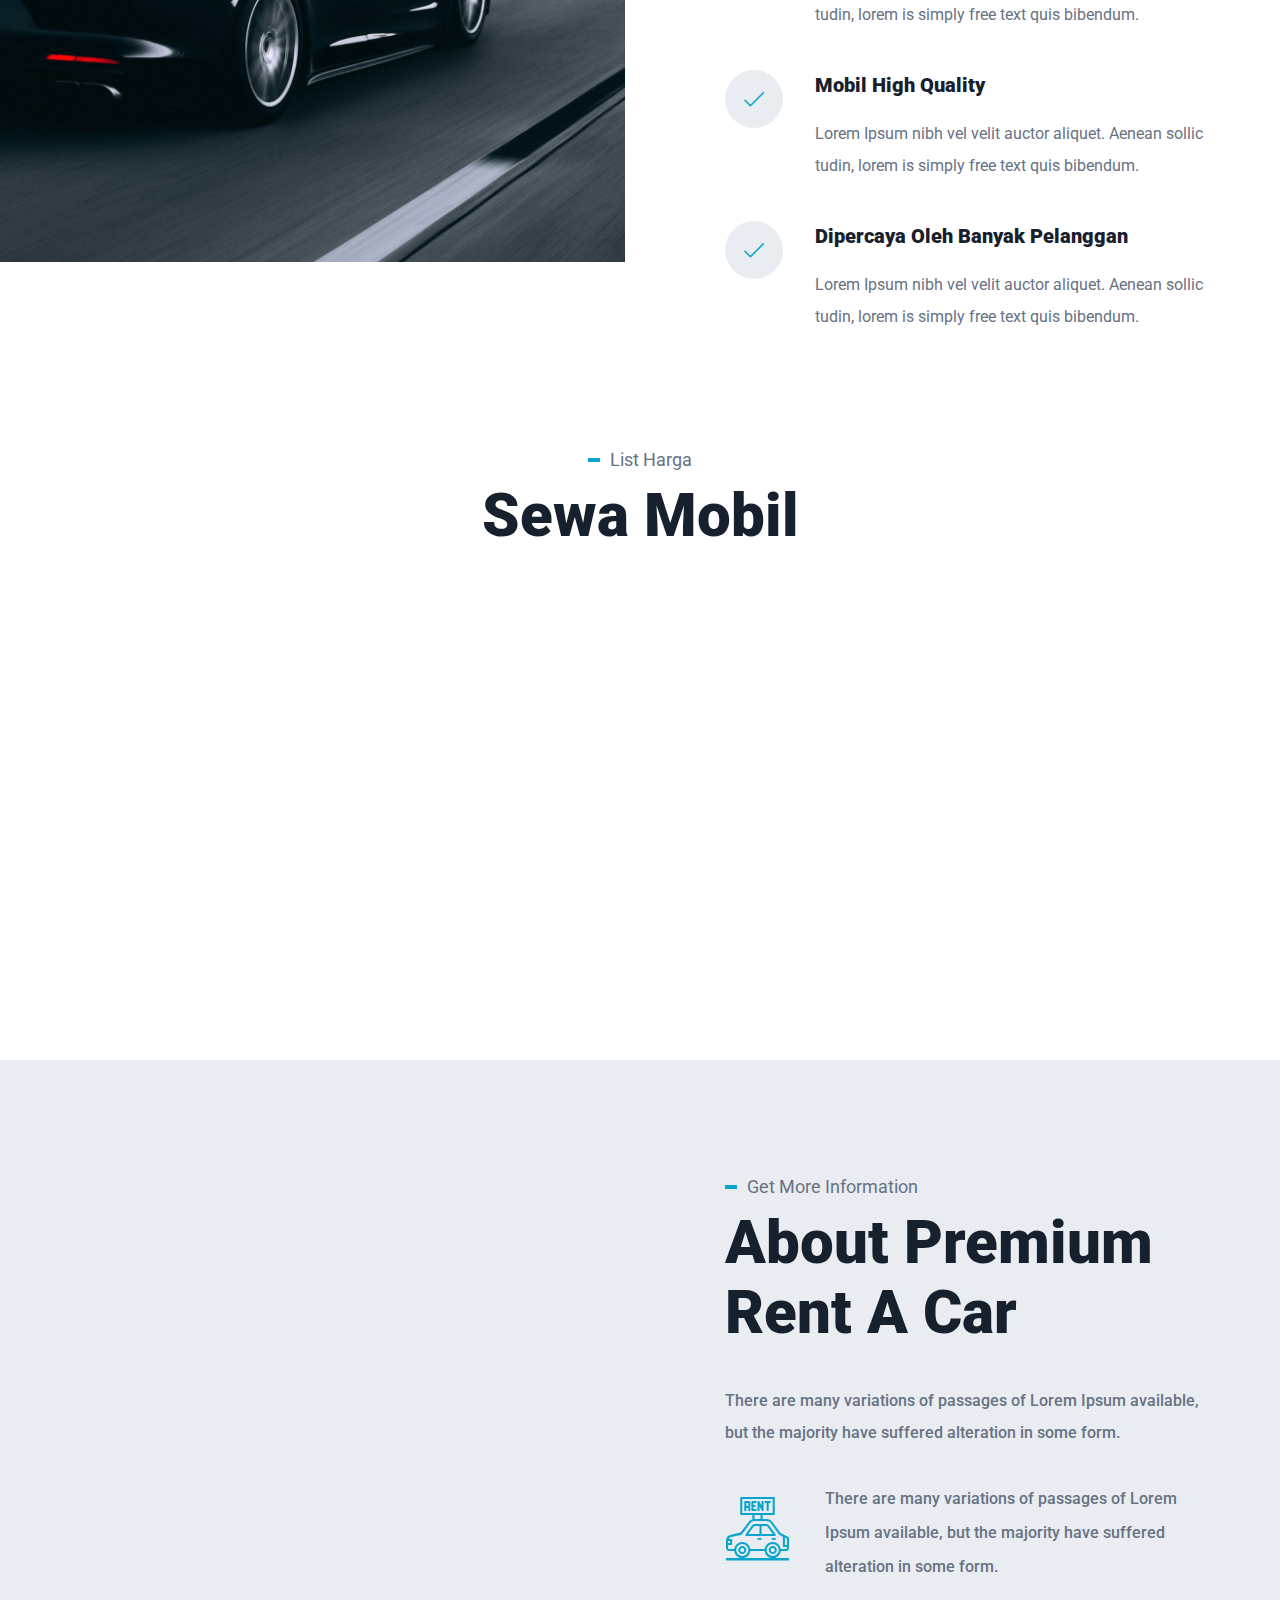
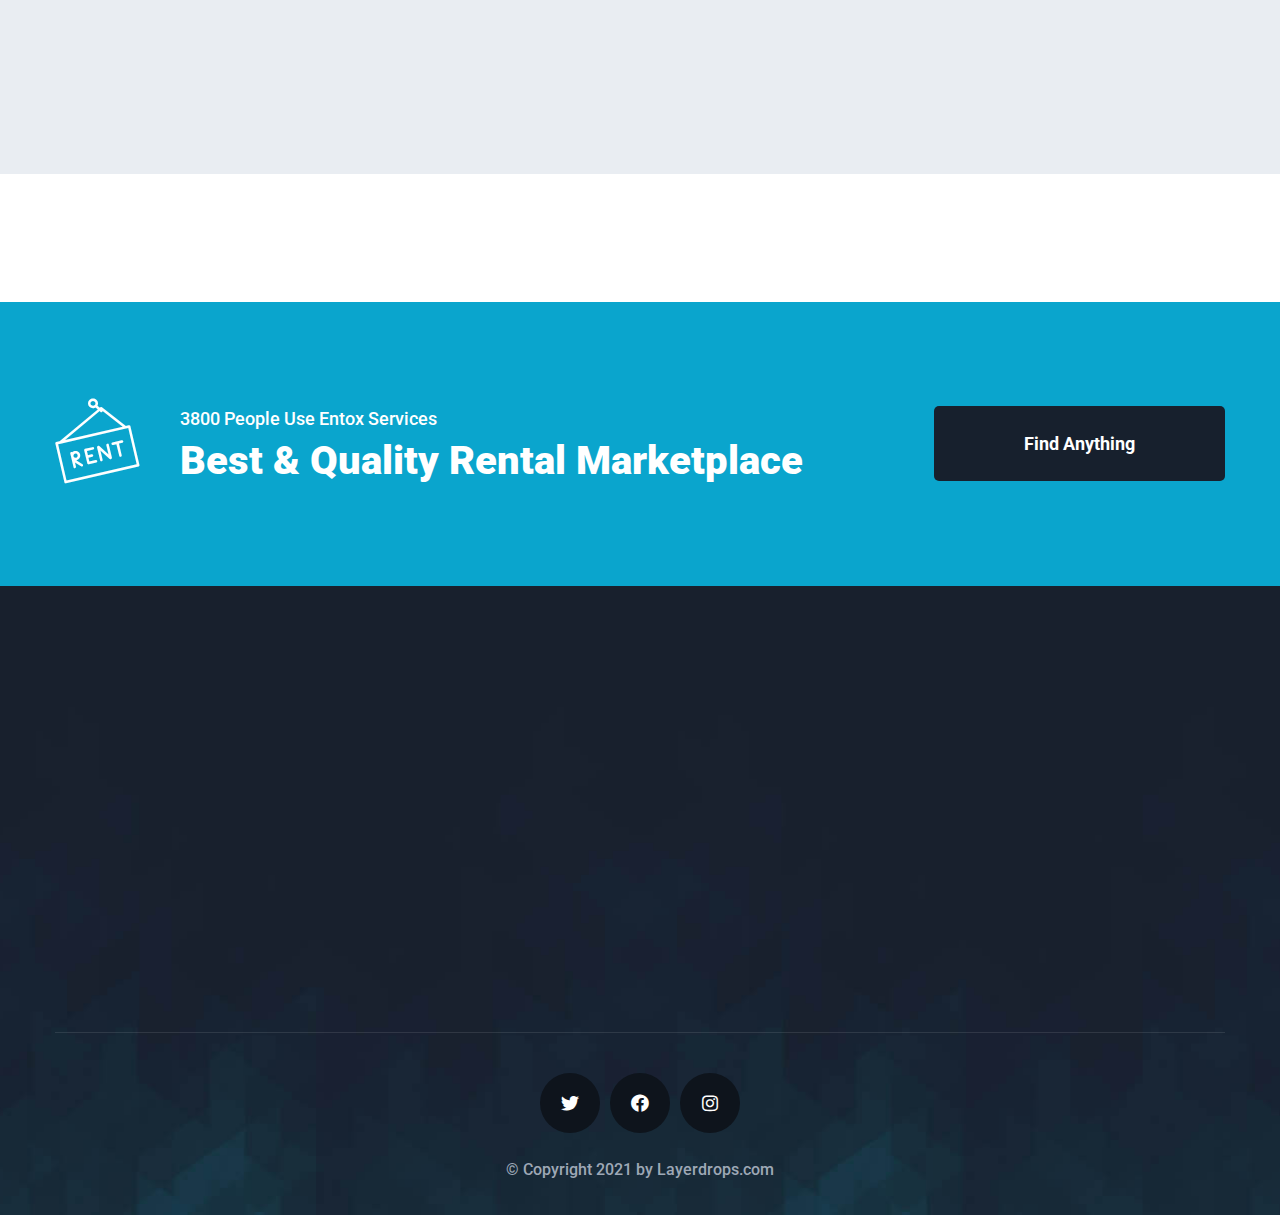
==== commit 53c71db7: "home" ====
--- a/index.html
+++ b/index.html
@@ -1,831 +1,642 @@
-<!DOCTYPE html>
-<html lang="en">
-
-<head>
-    <meta charset="UTF-8" />
-    <meta name="viewport" content="width=device-width, initial-scale=1.0" />
-    <title>Rental Mobil Mataram|| Rental </title>
-    <!-- favicons Icons -->
-    <link rel="apple-touch-icon" sizes="180x180" href="assets/images/favicons/apple-touch-icon.png" />
-    <link rel="icon" type="image/png" sizes="32x32" href="assets/images/favicons/favicon-32x32.png" />
-    <link rel="icon" type="image/png" sizes="16x16" href="assets/images/favicons/favicon-16x16.png" />
-    <link rel="manifest" href="assets/images/favicons/site.webmanifest" />
-    <meta name="description" content="Entox HTML Template For Car Business" />
-
-    <!-- fonts -->
-    <link rel="preconnect" href="https://fonts.gstatic.com">
-    <link href="https://fonts.googleapis.com/css2?family=Roboto:ital,wght@0,100;0,300;0,400;0,500;0,700;0,900;1,100;1,300;1,400;1,500;1,700;1,900&display=swap" rel="stylesheet">
-
-
-    <link rel="stylesheet" href="assets/vendors/bootstrap/css/bootstrap.min.css" />
-    <link rel="stylesheet" href="assets/vendors/animate/animate.min.css" />
-    <link rel="stylesheet" href="assets/vendors/fontawesome/css/all.min.css" />
-    <link rel="stylesheet" href="assets/vendors/jarallax/jarallax.css" />
-    <link rel="stylesheet" href="assets/vendors/jquery-magnific-popup/jquery.magnific-popup.css" />
-    <link rel="stylesheet" href="assets/vendors/nouislider/nouislider.min.css" />
-    <link rel="stylesheet" href="assets/vendors/nouislider/nouislider.pips.css" />
-    <link rel="stylesheet" href="assets/vendors/odometer/odometer.min.css" />
-    <link rel="stylesheet" href="assets/vendors/swiper/swiper.min.css" />
-    <link rel="stylesheet" href="assets/vendors/entox-icons/style.css">
-    <link rel="stylesheet" href="assets/vendors/tiny-slider/tiny-slider.min.css" />
-    <link rel="stylesheet" href="assets/vendors/reey-font/stylesheet.css" />
-    <link rel="stylesheet" href="assets/vendors/owl-carousel/owl.carousel.min.css" />
-    <link rel="stylesheet" href="assets/vendors/owl-carousel/owl.theme.default.min.css" />
-    <link rel="stylesheet" href="assets/vendors/twentytwenty/twentytwenty.css" />
-    <link rel="stylesheet" href="assets/vendors/bxslider/jquery.bxslider.css" />
-    <link rel="stylesheet" href="assets/vendors/bootstrap-select/css/bootstrap-select.min.css" />
-    <link rel="stylesheet" href="assets/vendors/vegas/vegas.min.css" />
-    <link rel="stylesheet" href="assets/vendors/jquery-ui/jquery-ui.css" />
-    <link rel="stylesheet" href="assets/vendors/timepicker/timePicker.css" />
-
-    <!-- template styles -->
-    <link rel="stylesheet" href="assets/css/entox.css" />
-    <link rel="stylesheet" href="assets/css/entox-responsive.css" />
-</head>
-
-<body>
-    <div class="preloader">
-        <img class="preloader__image" width="60" src="assets/images/loader.png" alt="" />
-    </div>
-    <!-- /.preloader -->
-    <div class="page-wrapper">
-        <header class="main-header-three clearfix">
-            <div class="main-header-three__top">
-                <div class="container">
-                    <div class="main-header-three__top-inner clearfix">
-                        <div class="main-header-three__top-left">
-                            <p class="main-header-three__top-left-text">Welcome to our Rental Marketplace, <a href="#">Register Now</a></p>
-                        </div>
-                        <div class="main-header-three__top-right">
-                            <div class="main-header-three__top-right-contact-box">
-                                <ul class="list-unstyled main-header-three__top-right-contact">
-                                    <li><a href="mailto:needhelp@company.com">needhelp@company.com</a></li>
-                                    <li><a href="tel:00-666-888-0000">00 666 888 0000</a></li>
-                                </ul>
-                            </div>
-                        </div>
-                    </div>
-                </div>
-            </div>
-            <nav class="main-menu main-menu-two main-menu-three clearfix">
-                <div class="main-menu-three-wrapper clearfix">
-                    <div class="container clearfix">
-                        <div class="main-menu-three-wrapper__inner">
-                            <div class="main-menu-three-wrapper__left">
-                                <div class="main-menu-three-wrapper__logo">
-                                    <a href="index.html"><img src="assets/images/resources/logo-2.png" alt=""></a>
-                                </div>
-                                <div class="main-menu-three-wrapper__main-menu">
-                                    <a href="#" class="mobile-nav__toggler"><i class="fa fa-bars"></i></a>
-                                    <ul class="main-menu__list">
-                                        <li class="current">
-                                            <a href="index.html">Home</a>
-
-                                        </li>
-                                        <li class="dropdown">
-                                            <a href="#">Sewa Mobil</a>
-                                            <ul>
-                                                <li><a href="listings.html">Sewa Mobil 1</a></li>
-                                                <li><a href="listings-details.html">Sewa Mobil 2</a></li>
-                                            </ul>
-                                        </li>
-                                        <li>
-                                            <a href="#">Galeri</a>
-                                        </li>
-                                        <li>
-                                            <a href="#">Tentang Kami</a>
-                                        </li>
-                                    </ul>
-                                </div>
-                            </div>
-                            <div class="main-menu-three-wrapper__right">
-
-                                <div class="main-menu-three-wrapper__right-btn-box">
-                                    <a href="#" class="thm-btn main-nenu-three__btn">Hubungi Kami</a>
-                                </div>
-                            </div>
-                        </div>
-                    </div>
-                </div>
-            </nav>
-        </header>
-
-        <div class="stricky-header stricked-menu main-menu main-menu-two main-menu-three">
-            <div class="sticky-header__content"></div>
-            <!-- /.sticky-header__content -->
-        </div>
-        <!-- /.stricky-header -->
-
-        <!-- Banner One Start -->
-        <section class="banner-two banner-three">
-            <div class="banner-bg-slide" data-options='{ "delay": 5000, "slides": [ { "src": "assets/images/backgrounds/main-slider-3-1.jpg" }, { "src": "assets/images/backgrounds/main-slider-3-2.jpg" }, { "src": "assets/images/backgrounds/main-slider-3-3.jpg" } ], "transition": "fade", "timer": false, "align": "top" }'>
-            </div>
-            <!-- /.banner-bg-slide -->
-            <div class="banner-bg-slide-overly-3"></div>
-            <div class="container">
-                <div class="banner-three__content">
-                    <p class="banner-three__text">Get Anything on Rent Within Couple of Hours</p>
-                    <h2 class="banner-three__title">Machines Rental <br> Marketplace</h2>
-                </div>
-                <div class="banner-three__form-box">
-                    <form class="banner-three-form">
-                        <ul class="list-unstyled banner-three__type clearfix">
-                            <li class="banner-three__input banner-three__input-need">
-                                <input type="text" placeholder="Where need">
-                            </li>
-                            <li class="banner-three__input">
-                                <select class="selectpicker" aria-label="Default select example">
-                                    <option selected>Select machine</option>
-                                    <option value="1">One</option>
-                                    <option value="2">Two</option>
-                                    <option value="3">Three</option>
-                                </select>
-                            </li>
-                            <li class="banner-three__input banner-three__input-date">
-                                <input type="text" name="date" placeholder="Select date" id="datepicker">
-                                <button class="banner-three__search" type="submit"><i
-                                        class="icon-magnifying-glass"></i></button>
-                            </li>
-                        </ul>
-                    </form>
-                </div>
-            </div>
-        </section>
-        <!--Banner One End-->
-
-        <!--Types Start-->
-        <section class="types">
-            <div class="types__container">
-                <div class="section-title text-center">
-                    <span class="section-title__tagline">Machine Types</span>
-                    <h2 class="section-title__title">Pick by Machine Type</h2>
-                </div>
-                <div class="types__carousel owl-theme owl-carousel">
-                    <!--Types Single-->
-                    <div class="types__single">
-                        <div class="types__img">
-                            <img src="assets/images/resources/types-img-1.jpg" alt="">
-                            <div class="types__img-title-box">
-                                <h4 class="types__img-title">Aerial Work Rentals</h4>
-                            </div>
-                        </div>
-                    </div>
-                    <!--Types Single-->
-                    <div class="types__single">
-                        <div class="types__img">
-                            <img src="assets/images/resources/types-img-2.jpg" alt="">
-                            <div class="types__img-title-box">
-                                <h4 class="types__img-title">Boom Truck Rentals</h4>
-                            </div>
-                        </div>
-                    </div>
-                    <!--Types Single-->
-                    <div class="types__single">
-                        <div class="types__img">
-                            <img src="assets/images/resources/types-img-3.jpg" alt="">
-                            <div class="types__img-title-box">
-                                <h4 class="types__img-title">Concrete Pump Rentals</h4>
-                            </div>
-                        </div>
-                    </div>
-                    <!--Types Single-->
-                    <div class="types__single">
-                        <div class="types__img">
-                            <img src="assets/images/resources/types-img-4.jpg" alt="">
-                            <div class="types__img-title-box">
-                                <h4 class="types__img-title">Excavator Rentals</h4>
-                            </div>
-                        </div>
-                    </div>
-                    <!--Types Single-->
-                    <div class="types__single">
-                        <div class="types__img">
-                            <img src="assets/images/resources/types-img-5.jpg" alt="">
-                            <div class="types__img-title-box">
-                                <h4 class="types__img-title">Forklift Rentals</h4>
-                            </div>
-                        </div>
-                    </div>
-                </div>
-            </div>
-        </section>
-        <!--Types End-->
-
-        <!--Explore Machine Start-->
-        <section class="explore-machine">
-            <div class="container">
-                <div class="section-title text-center">
-                    <span class="section-title__tagline">Browse Hot Offers</span>
-                    <h2 class="section-title__title">Explore Machine Range</h2>
-                </div>
-                <div class="row">
-                    <div class="col-xl-4 col-lg-6 col-md-6 wow fadeInUp" data-wow-delay="100ms">
-                        <!--Explore Machine Single-->
-                        <div class="explore-machine__single">
-                            <div class="explore-machine__img">
-                                <img src="assets/images/resources/explore-machine-img-1.jpg" alt="">
-                                <div class="explore-machine__icon">
-                                    <i class="far fa-heart"></i>
-                                </div>
-                            </div>
-                            <div class="explore-machine__content">
-                                <h5 class="explore-machine__sub-title">Hydraulic Truck Crane</h5>
-                                <h3 class="explore-machine__title"><a href="#">Truck Crane Rental</a></h3>
-                                <p class="explore-machine__price"><span>$32 </span>/perday</p>
-                                <ul class="list-unstyled explore-machine__details">
-                                    <li><a href="#">Capacity 12 Ton</a></li>
-                                    <li><a href="#">Main Boom 65ft</a></li>
-                                </ul>
-                            </div>
-                        </div>
-                    </div>
-                    <div class="col-xl-4 col-lg-6 col-md-6 wow fadeInUp" data-wow-delay="200ms">
-                        <!--Explore Machine Single-->
-                        <div class="explore-machine__single">
-                            <div class="explore-machine__img">
-                                <img src="assets/images/resources/explore-machine-img-2.jpg" alt="">
-                                <div class="explore-machine__icon">
-                                    <i class="far fa-heart"></i>
-                                </div>
-                            </div>
-                            <div class="explore-machine__content">
-                                <h5 class="explore-machine__sub-title">Hydraulic Truck Crane</h5>
-                                <h3 class="explore-machine__title"><a href="#">Truck Crane Rental</a></h3>
-                                <p class="explore-machine__price"><span>$32 </span>/perday</p>
-                                <ul class="list-unstyled explore-machine__details">
-                                    <li><a href="#">Capacity 12 Ton</a></li>
-                                    <li><a href="#">Main Boom 65ft</a></li>
-                                </ul>
-                            </div>
-                        </div>
-                    </div>
-                    <div class="col-xl-4 col-lg-6 col-md-6 wow fadeInUp" data-wow-delay="300ms">
-                        <!--Explore Machine Single-->
-                        <div class="explore-machine__single">
-                            <div class="explore-machine__img">
-                                <img src="assets/images/resources/explore-machine-img-3.jpg" alt="">
-                                <div class="explore-machine__icon">
-                                    <i class="far fa-heart"></i>
-                                </div>
-                            </div>
-                            <div class="explore-machine__content">
-                                <h5 class="explore-machine__sub-title">Hydraulic Truck Crane</h5>
-                                <h3 class="explore-machine__title"><a href="#">Truck Crane Rental</a></h3>
-                                <p class="explore-machine__price"><span>$32 </span>/perday</p>
-                                <ul class="list-unstyled explore-machine__details">
-                                    <li><a href="#">Capacity 12 Ton</a></li>
-                                    <li><a href="#">Main Boom 65ft</a></li>
-                                </ul>
-                            </div>
-                        </div>
-                    </div>
-                    <div class="col-xl-4 col-lg-6 col-md-6 wow fadeInUp" data-wow-delay="400ms">
-                        <!--Explore Machine Single-->
-                        <div class="explore-machine__single">
-                            <div class="explore-machine__img">
-                                <img src="assets/images/resources/explore-machine-img-4.jpg" alt="">
-                                <div class="explore-machine__icon">
-                                    <i class="far fa-heart"></i>
-                                </div>
-                            </div>
-                            <div class="explore-machine__content">
-                                <h5 class="explore-machine__sub-title">Hydraulic Truck Crane</h5>
-                                <h3 class="explore-machine__title"><a href="#">Truck Crane Rental</a></h3>
-                                <p class="explore-machine__price"><span>$32 </span>/perday</p>
-                                <ul class="list-unstyled explore-machine__details">
-                                    <li><a href="#">Capacity 12 Ton</a></li>
-                                    <li><a href="#">Main Boom 65ft</a></li>
-                                </ul>
-                            </div>
-                        </div>
-                    </div>
-                    <div class="col-xl-4 col-lg-6 col-md-6 wow fadeInUp" data-wow-delay="500ms">
-                        <!--Explore Machine Single-->
-                        <div class="explore-machine__single">
-                            <div class="explore-machine__img">
-                                <img src="assets/images/resources/explore-machine-img-5.jpg" alt="">
-                                <div class="explore-machine__icon">
-                                    <i class="far fa-heart"></i>
-                                </div>
-                            </div>
-                            <div class="explore-machine__content">
-                                <h5 class="explore-machine__sub-title">Hydraulic Truck Crane</h5>
-                                <h3 class="explore-machine__title"><a href="#">Truck Crane Rental</a></h3>
-                                <p class="explore-machine__price"><span>$32 </span>/perday</p>
-                                <ul class="list-unstyled explore-machine__details">
-                                    <li><a href="#">Capacity 12 Ton</a></li>
-                                    <li><a href="#">Main Boom 65ft</a></li>
-                                </ul>
-                            </div>
-                        </div>
-                    </div>
-                    <div class="col-xl-4 col-lg-6 col-md-6 wow fadeInUp" data-wow-delay="600ms">
-                        <!--Explore Machine Single-->
-                        <div class="explore-machine__single">
-                            <div class="explore-machine__img">
-                                <img src="assets/images/resources/explore-machine-img-6.jpg" alt="">
-                                <div class="explore-machine__icon">
-                                    <i class="far fa-heart"></i>
-                                </div>
-                            </div>
-                            <div class="explore-machine__content">
-                                <h5 class="explore-machine__sub-title">Hydraulic Truck Crane</h5>
-                                <h3 class="explore-machine__title"><a href="#">Truck Crane Rental</a></h3>
-                                <p class="explore-machine__price"><span>$32 </span>/perday</p>
-                                <ul class="list-unstyled explore-machine__details">
-                                    <li><a href="#">Capacity 12 Ton</a></li>
-                                    <li><a href="#">Main Boom 65ft</a></li>
-                                </ul>
-                            </div>
-                        </div>
-                    </div>
-                </div>
-            </div>
-        </section>
-        <!--Explore Machine End-->
-
-        <!--Download Start-->
-        <section class="download">
-            <div class="container">
-                <div class="row">
-                    <div class="col-xl-8">
-                        <div class="download__content">
-                            <p class="download__text">Get our mobile app for easy and convenient usage</p>
-                            <h2 class="download__title">Download Our Application</h2>
-                            <div class="download__btns">
-                                <div class="download__btn-1">
-                                    <a href="#">
-                                        <i class="fa fa-play"></i>
-                                        <p><span>Get in</span><br>Google Play</p>
-                                    </a>
-                                </div>
-                                <div class="download__btn-1 download__btn-2">
-                                    <a href="#">
-                                        <i class="fab fa-apple"></i>
-                                        <p><span>Get in</span><br>Play Store</p>
-                                    </a>
-                                </div>
-                            </div>
-                        </div>
-                    </div>
-                    <div class="col-xl-4 wow fadeInRight" data-wow-duration="1500ms">
-                        <div class="download__screen">
-                            <div class="download__screen-image">
-                                <img src="assets/images/resources/download-screen-img.png" alt="">
-                            </div>
-                        </div>
-                    </div>
-                </div>
-            </div>
-        </section>
-        <!--Download End-->
-
-        <!--Why Choose Two Start-->
-        <section class="why-choose-two">
-            <div class="why-choose-two-bg jarallax" data-jarallax data-speed="0.2" data-imgPosition="50% 0%" style="background-image: url(assets/images/backgrounds/why-choose-two-bg.jpg)"></div>
-            <div class="container">
-                <div class="row">
-                    <div class="col-xl-6 col-lg-6">
-                        <div class="section-title text-left">
-                            <span class="section-title__tagline">Our Benefits</span>
-                            <h2 class="section-title__title">Why You Should Choose Us</h2>
-                        </div>
-                    </div>
-                    <div class="col-xl-6 col-lg-6">
-                        <div class="why-choose-right__text-box">
-                            <p class="why-choose-right__text">There are many variations of passages of available but the majority have suffered alteration in some form, by injected humou or randomised words which don't look even slightly believable.</p>
-                        </div>
-                    </div>
-                </div>
-                <div class="row">
-                    <div class="col-xl-3 col-lg-6 col-md-6 wow fadeInUp" data-wow-delay="100ms">
-                        <!--Why Choose Two Single-->
-                        <div class="why-choose-two__single">
-                            <h3 class="why-choose-two__title">Less Expensive <br> Equipment</h3>
-                            <div class="why-choose-two__icon">
-                                <span class="icon-manufacturing"></span>
-                            </div>
-                        </div>
-                    </div>
-                    <div class="col-xl-3 col-lg-6 col-md-6 wow fadeInUp" data-wow-delay="200ms">
-                        <!--Why Choose Two Single-->
-                        <div class="why-choose-two__single">
-                            <h3 class="why-choose-two__title">We Built Fleet <br> Rentals</h3>
-                            <div class="why-choose-two__icon">
-                                <span class="icon-workers"></span>
-                            </div>
-                        </div>
-                    </div>
-                    <div class="col-xl-3 col-lg-6 col-md-6 wow fadeInUp" data-wow-delay="300ms">
-                        <!--Why Choose Two Single-->
-                        <div class="why-choose-two__single">
-                            <h3 class="why-choose-two__title">More Affordable <br> Access</h3>
-                            <div class="why-choose-two__icon">
-                                <span class="icon-industry"></span>
-                            </div>
-                        </div>
-                    </div>
-                    <div class="col-xl-3 col-lg-6 col-md-6 wow fadeInUp" data-wow-delay="400ms">
-                        <!--Why Choose Two Single-->
-                        <div class="why-choose-two__single">
-                            <h3 class="why-choose-two__title">Large Network of <br> Suppliers</h3>
-                            <div class="why-choose-two__icon">
-                                <span class="icon-forklift"></span>
-                            </div>
-                        </div>
-                    </div>
-                </div>
-            </div>
-        </section>
-        <!--Why Choose Two End-->
-
-        <!--About Two Start-->
-        <section class="about-two">
-            <div class="container">
-                <div class="row">
-                    <div class="col-xl-6 col-lg-6">
-                        <div class="about-two__img-box">
-                            <div class="about-two__img">
-                                <img src="assets/images/resources/about-two-img-1.jpg" alt="">
-                            </div>
-                        </div>
-                    </div>
-                    <div class="col-xl-6 col-lg-6">
-                        <div class="about-two__right-content">
-                            <div class="section-title text-left">
-                                <span class="section-title__tagline">About Machines</span>
-                                <h2 class="section-title__title">Heavy Equipment Rentals</h2>
-                            </div>
-                            <p class="about-two__text">There are many variations of pass of lorem ipsum available but the majority have suffered alteration in some form. Injected humour randomised words which.
-                            </p>
-                        </div>
-                    </div>
-                </div>
-            </div>
-        </section>
-        <!--About Two End-->
-
-        <!--Brand Three-->
-        <section class="brand-two brand-three">
-            <div class="container">
-                <div class="thm-swiper__slider swiper-container" data-swiper-options='{"spaceBetween": 100, "slidesPerView": 5, "autoplay": { "delay": 5000 }, "breakpoints": {
-                    "0": {
-                        "spaceBetween": 30,
-                        "slidesPerView": 2
-                    },
-                    "375": {
-                        "spaceBetween": 30,
-                        "slidesPerView": 2
-                    },
-                    "575": {
-                        "spaceBetween": 30,
-                        "slidesPerView": 3
-                    },
-                    "767": {
-                        "spaceBetween": 50,
-                        "slidesPerView": 4
-                    },
-                    "991": {
-                        "spaceBetween": 50,
-                        "slidesPerView": 5
-                    },
-                    "1199": {
-                        "spaceBetween": 100,
-                        "slidesPerView": 5
-                    }
-                }}'>
-                    <div class="swiper-wrapper">
-                        <div class="swiper-slide">
-                            <img src="assets/images/brand/brand-2-1.png" alt="">
-                        </div>
-                        <!-- /.swiper-slide -->
-                        <div class="swiper-slide">
-                            <img src="assets/images/brand/brand-2-2.png" alt="">
-                        </div>
-                        <!-- /.swiper-slide -->
-                        <div class="swiper-slide">
-                            <img src="assets/images/brand/brand-2-3.png" alt="">
-                        </div>
-                        <!-- /.swiper-slide -->
-                        <div class="swiper-slide">
-                            <img src="assets/images/brand/brand-2-4.png" alt="">
-                        </div>
-                        <!-- /.swiper-slide -->
-                        <div class="swiper-slide">
-                            <img src="assets/images/brand/brand-2-5.png" alt="">
-                        </div>
-                        <!-- /.swiper-slide -->
-                        <div class="swiper-slide">
-                            <img src="assets/images/brand/brand-2-1.png" alt="">
-                        </div>
-                        <!-- /.swiper-slide -->
-                        <div class="swiper-slide">
-                            <img src="assets/images/brand/brand-2-2.png" alt="">
-                        </div>
-                        <!-- /.swiper-slide -->
-                        <div class="swiper-slide">
-                            <img src="assets/images/brand/brand-2-3.png" alt="">
-                        </div>
-                        <!-- /.swiper-slide -->
-                        <div class="swiper-slide">
-                            <img src="assets/images/brand/brand-2-4.png" alt="">
-                        </div>
-                        <!-- /.swiper-slide -->
-                        <div class="swiper-slide">
-                            <img src="assets/images/brand/brand-2-5.png" alt="">
-                        </div>
-                        <!-- /.swiper-slide -->
-                    </div>
-                </div>
-            </div>
-        </section>
-        <!--Brand Three End-->
-
-        <!--Testimonials One Start-->
-        <section class="testimonials-one">
-            <div class="container">
-                <div class="section-title text-center">
-                    <span class="section-title__tagline">Our Testimonials</span>
-                    <h2 class="section-title__title">What They Say</h2>
-                </div>
-                <div class="row">
-                    <div class="col-xl-12">
-                        <div class="testimonials-one__carousel owl-theme owl-carousel">
-                            <!--Testimonials One Single-->
-                            <div class="testimonials-one__single">
-                                <div class="testimonials-one__img">
-                                    <img src="assets/images/testimonial/testimonials-one-img-1.png" alt="">
-                                </div>
-                                <div class="testimonials-one__content">
-                                    <p class="testimonials-one__text">This is due to their best service, competitive pricing and customer support. It’s throughly refresing to get such a personal touch. Duis aute irure repre.</p>
-                                    <div class="testimonials-one__client-info">
-                                        <h4 class="testimonials-one__client-name">Shirley Smith</h4>
-                                        <p class="testimonials-one__client-title">Customer</p>
-                                    </div>
-                                </div>
-                            </div>
-                            <!--Testimonials One Single-->
-                            <div class="testimonials-one__single">
-                                <div class="testimonials-one__img">
-                                    <img src="assets/images/testimonial/testimonials-one-img-2.png" alt="">
-                                </div>
-                                <div class="testimonials-one__content">
-                                    <p class="testimonials-one__text">This is due to their best service, competitive pricing and customer support. It’s throughly refresing to get such a personal touch. Duis aute irure repre.</p>
-                                    <div class="testimonials-one__client-info">
-                                        <h4 class="testimonials-one__client-name">Mike Hardson</h4>
-                                        <p class="testimonials-one__client-title">Customer</p>
-                                    </div>
-                                </div>
-                            </div>
-                            <!--Testimonials One Single-->
-                            <div class="testimonials-one__single">
-                                <div class="testimonials-one__img">
-                                    <img src="assets/images/testimonial/testimonials-one-img-3.png" alt="">
-                                </div>
-                                <div class="testimonials-one__content">
-                                    <p class="testimonials-one__text">This is due to their best service, competitive pricing and customer support. It’s throughly refresing to get such a personal touch. Duis aute irure repre.</p>
-                                    <div class="testimonials-one__client-info">
-                                        <h4 class="testimonials-one__client-name">Sarah Albert</h4>
-                                        <p class="testimonials-one__client-title">Customer</p>
-                                    </div>
-                                </div>
-                            </div>
-                        </div>
-                    </div>
-                </div>
-            </div>
-        </section>
-        <!--Testimonials One End-->
-
-        <!--CTA One Start-->
-        <section class="cta-one">
-            <div class="container">
-                <div class="row">
-                    <div class="col-xl-12">
-                        <div class="cta-one__inner">
-                            <div class="cta-one__left">
-                                <div class="cta-one__icon">
-                                    <span class="icon-rent-sign"></span>
-                                </div>
-                                <div class="cta-one__content">
-                                    <p>3800 People Use Entox Services</p>
-                                    <h2>Best & Quality Rental Marketplace</h2>
-                                </div>
-                            </div>
-                            <div class="cta-one__btn-box">
-                                <a href="#" class="thm-btn cta-one__btn">Find Anything</a>
-                            </div>
-                        </div>
-                    </div>
-                </div>
-            </div>
-        </section>
-        <!--CTA One End-->
-
-        <!--Site Footer One Start-->
-        <footer class="site-footer">
-            <div class="site-footer-bg" style="background-image: url(assets/images/backgrounds/site-footer-bg.jpg)">
-            </div>
-            <div class="container">
-                <div class="site-footer__top">
-                    <div class="row">
-                        <div class="col-xl-3 col-lg-6 col-md-6 wow fadeInUp" data-wow-delay="100ms">
-                            <div class="footer-widget__column footer-widget__about">
-                                <div class="footer-widget__about-logo">
-                                    <a href="index.html"><img src="assets/images/resources/footer-logo.png" alt=""></a>
-                                </div>
-                                <p class="footer-widget__about-text">Lorem ipsum dolor sit ame consect etur pisicing elit sed do eiusmod tempor incididunt ut labore.</p>
-                                <a href="#" class="thm-btn footer-widget__about-btn">Submit Ad</a>
-                            </div>
-                        </div>
-                        <div class="col-xl-3 col-lg-6 col-md-6 wow fadeInUp" data-wow-delay="200ms">
-                            <div class="footer-widget__column footer-widget__explore clearfix">
-                                <h3 class="footer-widget__title">Explore</h3>
-                                <ul class="footer-widget__explore-list footer-widget__explore-list-width list-unstyled">
-                                    <li><a href="about.html">About Us</a></li>
-                                    <li><a href="#">My Account</a></li>
-                                    <li><a href="how-it-works.html">How it Works</a></li>
-                                    <li><a href="#">Pricing Packages</a></li>
-                                    <li><a href="#">Safety Tips</a></li>
-                                </ul>
-                                <ul class="footer-widget__explore-list footer-widget__explore-list-two list-unstyled">
-                                    <li><a href="#">Our Agents</a></li>
-                                    <li><a href="contact.html">Contact</a></li>
-                                    <li><a href="#l">FAQs</a></li>
-                                    <li><a href="news.html">Blog</a></li>
-                                </ul>
-                            </div>
-                        </div>
-                        <div class="col-xl-3 col-lg-6 col-md-6 wow fadeInUp" data-wow-delay="400ms">
-                            <div class="footer-widget__column footer-widget__contact">
-                                <h3 class="footer-widget__title">Contact</h3>
-                                <ul class="list-unstyled footer-widget__contact-list">
-                                    <li>
-                                        <div class="icon">
-                                            <span class="icon-pin"></span>
-                                        </div>
-                                        <div class="text">
-                                            <p>88 Broklyn Golden Street, USA</p>
-                                        </div>
-                                    </li>
-                                    <li>
-                                        <div class="icon">
-                                            <span class="icon-clock"></span>
-                                        </div>
-                                        <div class="text">
-                                            <p>Mon - Sat 8:00 - 6:30</p>
-                                        </div>
-                                    </li>
-                                    <li>
-                                        <div class="icon">
-                                            <span class="icon-email"></span>
-                                        </div>
-                                        <div class="text">
-                                            <p><a href="mailto:needhelp@company.com">needhelp@company.com</a></p>
-                                        </div>
-                                    </li>
-                                    <li>
-                                        <div class="icon">
-                                            <span class="icon-telephone"></span>
-                                        </div>
-                                        <div class="text">
-                                            <p><a href="tel:00-666-888-0000">00 666 888 0000</a></p>
-                                        </div>
-                                    </li>
-                                </ul>
-                            </div>
-                        </div>
-                        <div class="col-xl-3 col-lg-6 col-md-6 wow fadeInUp" data-wow-delay="400ms">
-                            <div class="footer-widget__column footer-widget__newsletter">
-                                <h3 class="footer-widget__title">Newsletter</h3>
-                                <p class="footer-widget__newsletter-text">Subsrcibe for latest articles and resources
-                                </p>
-                                <form class="footer-widget__newsletter-form">
-                                    <div class="footer-widget__newsletter-input-box">
-                                        <input type="email" placeholder="Email address" name="email">
-                                        <button type="submit" class="footer-widget__newsletter-btn"><i
-                                                class="fas fa-envelope"></i></button>
-                                    </div>
-                                </form>
-                            </div>
-                        </div>
-                    </div>
-                </div>
-                <div class="site-footer-bottom">
-                    <div class="row">
-                        <div class="col-xl-12">
-                            <div class="site-footer-bottom__inner">
-                                <div class="site-footer__social">
-                                    <a href="#"><i class="fab fa-twitter"></i></a>
-                                    <a href="#" class="clr-fb"><i class="fab fa-facebook"></i></a>
-                                    <a href="#" class="clr-ins"><i class="fab fa-instagram"></i></a>
-                                </div>
-                                <p class="site-footer-bottom__copy-right">© Copyright 2021 by <a href="#">Layerdrops.com</a></p>
-                            </div>
-                        </div>
-                    </div>
-                </div>
-            </div>
-        </footer>
-        <!--Site Footer One End-->
-
-
-    </div>
-    <!-- /.page-wrapper -->
-
-
-    <div class="mobile-nav__wrapper">
-        <div class="mobile-nav__overlay mobile-nav__toggler"></div>
-        <!-- /.mobile-nav__overlay -->
-        <div class="mobile-nav__content">
-            <span class="mobile-nav__close mobile-nav__toggler"><i class="fa fa-times"></i></span>
-
-            <div class="logo-box">
-                <a href="index.html" aria-label="logo image"><img src="assets/images/resources/logo-1.png" width="155" alt="" /></a>
-            </div>
-            <!-- /.logo-box -->
-            <div class="mobile-nav__container"></div>
-            <!-- /.mobile-nav__container -->
-
-            <ul class="mobile-nav__contact list-unstyled">
-                <li>
-                    <i class="fa fa-envelope"></i>
-                    <a href="mailto:needhelp@packageName__.com">needhelp@entox.com</a>
-                </li>
-                <li>
-                    <i class="fa fa-phone-alt"></i>
-                    <a href="tel:666-888-0000">666 888 0000</a>
-                </li>
-            </ul>
-            <!-- /.mobile-nav__contact -->
-            <div class="mobile-nav__top">
-                <div class="mobile-nav__social">
-                    <a href="#" class="fab fa-twitter"></a>
-                    <a href="#" class="fab fa-facebook-square"></a>
-                    <a href="#" class="fab fa-pinterest-p"></a>
-                    <a href="#" class="fab fa-instagram"></a>
-                </div>
-                <!-- /.mobile-nav__social -->
-            </div>
-            <!-- /.mobile-nav__top -->
-
-
-
-        </div>
-        <!-- /.mobile-nav__content -->
-    </div>
-    <!-- /.mobile-nav__wrapper -->
-
-    <div class="search-popup">
-        <div class="search-popup__overlay search-toggler"></div>
-        <!-- /.search-popup__overlay -->
-        <div class="search-popup__content">
-            <form action="#">
-                <label for="search" class="sr-only">search here</label>
-                <!-- /.sr-only -->
-                <input type="text" id="search" placeholder="Search Here..." />
-                <button type="submit" aria-label="search submit" class="thm-btn">
-                    <i class="icon-magnifying-glass"></i>
-                </button>
-            </form>
-        </div>
-        <!-- /.search-popup__content -->
-    </div>
-    <!-- /.search-popup -->
-
-    <a href="#" data-target="html" class="scroll-to-target scroll-to-top"><i class="fa fa-angle-up"></i></a>
-
-
-    <script src="assets/vendors/jquery/jquery-3.5.1.min.js"></script>
-    <script src="assets/vendors/bootstrap/js/bootstrap.bundle.min.js"></script>
-    <script src="assets/vendors/jarallax/jarallax.min.js"></script>
-    <script src="assets/vendors/jquery-ajaxchimp/jquery.ajaxchimp.min.js"></script>
-    <script src="assets/vendors/jquery-appear/jquery.appear.min.js"></script>
-    <script src="assets/vendors/jquery-circle-progress/jquery.circle-progress.min.js"></script>
-    <script src="assets/vendors/jquery-magnific-popup/jquery.magnific-popup.min.js"></script>
-    <script src="assets/vendors/jquery-validate/jquery.validate.min.js"></script>
-    <script src="assets/vendors/nouislider/nouislider.min.js"></script>
-    <script src="assets/vendors/odometer/odometer.min.js"></script>
-    <script src="assets/vendors/swiper/swiper.min.js"></script>
-    <script src="assets/vendors/tiny-slider/tiny-slider.min.js"></script>
-    <script src="assets/vendors/wnumb/wNumb.min.js"></script>
-    <script src="assets/vendors/wow/wow.js"></script>
-    <script src="assets/vendors/isotope/isotope.js"></script>
-    <script src="assets/vendors/countdown/countdown.min.js"></script>
-    <script src="assets/vendors/owl-carousel/owl.carousel.min.js"></script>
-    <script src="assets/vendors/twentytwenty/twentytwenty.js"></script>
-    <script src="assets/vendors/twentytwenty/jquery.event.move.js"></script>
-    <script src="assets/vendors/bxslider/jquery.bxslider.min.js"></script>
-    <script src="assets/vendors/bootstrap-select/js/bootstrap-select.min.js"></script>
-    <script src="assets/vendors/vegas/vegas.min.js"></script>
-    <script src="assets/vendors/jquery-ui/jquery-ui.js"></script>
-    <script src="assets/vendors/timepicker/timePicker.js"></script>
-
-    <script src="http://maps.google.com/maps/api/js?key=AIzaSyATY4Rxc8jNvDpsK8ZetC7JyN4PFVYGCGM"></script>
-
-
-    <!-- template js -->
-    <script src="assets/js/entox.js"></script>
-</body>
-
-</html>
+<!DOCTYPE html>
+<html lang="en">
+
+<head>
+    <meta charset="UTF-8" />
+    <meta name="viewport" content="width=device-width, initial-scale=1.0" />
+    <title>Home One || Entox || Entox HTML Template For Car Business</title>
+    <!-- favicons Icons -->
+    <link rel="apple-touch-icon" sizes="180x180" href="assets/images/favicons/apple-touch-icon.png" />
+    <link rel="icon" type="image/png" sizes="32x32" href="assets/images/favicons/favicon-32x32.png" />
+    <link rel="icon" type="image/png" sizes="16x16" href="assets/images/favicons/favicon-16x16.png" />
+    <link rel="manifest" href="assets/images/favicons/site.webmanifest" />
+    <meta name="description" content="Entox HTML Template For Car Business" />
+
+    <!-- fonts -->
+    <link rel="preconnect" href="https://fonts.gstatic.com">
+    <link href="https://fonts.googleapis.com/css2?family=Roboto:ital,wght@0,100;0,300;0,400;0,500;0,700;0,900;1,100;1,300;1,400;1,500;1,700;1,900&display=swap" rel="stylesheet">
+
+
+    <link rel="stylesheet" href="assets/vendors/bootstrap/css/bootstrap.min.css" />
+    <link rel="stylesheet" href="assets/vendors/animate/animate.min.css" />
+    <link rel="stylesheet" href="assets/vendors/fontawesome/css/all.min.css" />
+    <link rel="stylesheet" href="assets/vendors/jarallax/jarallax.css" />
+    <link rel="stylesheet" href="assets/vendors/jquery-magnific-popup/jquery.magnific-popup.css" />
+    <link rel="stylesheet" href="assets/vendors/nouislider/nouislider.min.css" />
+    <link rel="stylesheet" href="assets/vendors/nouislider/nouislider.pips.css" />
+    <link rel="stylesheet" href="assets/vendors/odometer/odometer.min.css" />
+    <link rel="stylesheet" href="assets/vendors/swiper/swiper.min.css" />
+    <link rel="stylesheet" href="assets/vendors/entox-icons/style.css">
+    <link rel="stylesheet" href="assets/vendors/tiny-slider/tiny-slider.min.css" />
+    <link rel="stylesheet" href="assets/vendors/reey-font/stylesheet.css" />
+    <link rel="stylesheet" href="assets/vendors/owl-carousel/owl.carousel.min.css" />
+    <link rel="stylesheet" href="assets/vendors/owl-carousel/owl.theme.default.min.css" />
+    <link rel="stylesheet" href="assets/vendors/twentytwenty/twentytwenty.css" />
+    <link rel="stylesheet" href="assets/vendors/bxslider/jquery.bxslider.css" />
+    <link rel="stylesheet" href="assets/vendors/bootstrap-select/css/bootstrap-select.min.css" />
+    <link rel="stylesheet" href="assets/vendors/vegas/vegas.min.css" />
+    <link rel="stylesheet" href="assets/vendors/jquery-ui/jquery-ui.css" />
+    <link rel="stylesheet" href="assets/vendors/timepicker/timePicker.css" />
+
+    <!-- template styles -->
+    <link rel="stylesheet" href="assets/css/entox.css" />
+    <link rel="stylesheet" href="assets/css/entox-responsive.css" />
+</head>
+
+<body>
+    <div class="preloader">
+        <img class="preloader__image" width="60" src="assets/images/loader.png" alt="" />
+    </div>
+    <!-- /.preloader -->
+    <div class="page-wrapper">
+        <header class="main-header clearfix">
+
+            <nav class="main-menu clearfix">
+                <div class="main-menu-wrapper clearfix">
+                    <div class="main-menu-wrapper__left clearfix">
+                        <div class="main-menu-wrapper__logo">
+                            <a href="index.html"><img src="assets/images/resources/logo-1.png" alt=""></a>
+                        </div>
+                        <div class="main-menu-wrapper__main-menu">
+                            <a href="#" class="mobile-nav__toggler"><i class="fa fa-bars"></i></a>
+                            <ul class="main-menu__list">
+                                <li class="current">
+                                    <a href="index.html">Beranda</a>
+                                </li>
+                                <li class="dropdown">
+                                    <a href="#">Sewa Mobil</a>
+                                    <ul>
+                                        <li><a href="listings.html">Sewa 1</a></li>
+                                        <li><a href="listings-details.html">Sewa 2</a></li>
+                                    </ul>
+                                </li>
+                                <li>
+                                    <a href="#">Galeri</a>
+
+                                </li>
+                                <li>
+                                    <a href="#">Tentang Kami</a>
+                                </li>
+
+                            </ul>
+                        </div>
+                    </div>
+                    <div class="main-menu-wrapper__right">
+
+                        <div class="main-menu-wrapper__btn-box">
+                            <a href="#" class="thm-btn main-menu-wrapper__btn">Hubungi Kami</a>
+                        </div>
+                    </div>
+                </div>
+            </nav>
+        </header>
+
+        <div class="stricky-header stricked-menu main-menu">
+            <div class="sticky-header__content"></div>
+            <!-- /.sticky-header__content -->
+        </div>
+        <!-- /.stricky-header -->
+
+        <!-- Banner One Start -->
+        <section class="main-slider">
+            <div class="swiper-container thm-swiper__slider" data-swiper-options='{"slidesPerView": 1, "loop": true,
+    "effect": "fade",
+     "pagination": {
+        "el": "#main-slider-pagination",
+        "type": "bullets",
+        "clickable": true
+      },
+    "navigation": {
+        "nextEl": "#main-slider__swiper-button-next",
+        "prevEl": "#main-slider__swiper-button-prev"
+    },
+    "autoplay": {
+        "delay": 5000
+    }}'>
+                <div class="swiper-wrapper">
+                    <div class="swiper-slide">
+                        <div class="image-layer" style="background-image: url(assets/images/mobil/2jpg.jpg);">
+                        </div>
+
+                        <div class="image-layer-overlay"></div>
+                        <!-- /.image-layer -->
+                        <div class="container">
+                            <div class="row">
+                                <div class="col-lg-12 text-center">
+                                    <div class="main-slider__content">
+                                        <h2>Sewa Mobil <br>Terbaik Kota Mataram</h2>
+                                        <p>No Hidden Charges. Entox Trusted by 3800 Customers Arround the World!</p>
+                                    </div>
+                                </div>
+                            </div>
+                        </div>
+                    </div>
+                    <div class="swiper-slide">
+                        <div class="image-layer" style="background-image: url(assets/images/mobil/4.jpg);">
+                        </div>
+
+                        <div class="image-layer-overlay"></div>
+                        <!-- /.image-layer -->
+                        <div class="container">
+                            <div class="row">
+                                <div class="col-lg-12 text-center">
+                                    <div class="main-slider__content">
+                                        <h2>Global Online <br> Car Rental Services</h2>
+                                        <p>No Hidden Charges. Entox Trusted by 3800 Customers Arround the World!</p>
+                                    </div>
+                                </div>
+                            </div>
+                        </div>
+                    </div>
+                    <div class="swiper-slide">
+                        <div class="image-layer" style="background-image: url(assets/images/mobil/1.jpg);">
+                        </div>
+
+                        <div class="image-layer-overlay"></div>
+                        <!-- /.image-layer -->
+                        <div class="container">
+                            <div class="row">
+                                <div class="col-lg-12 text-center">
+                                    <div class="main-slider__content">
+                                        <h2>Global Online <br> Car Rental Services</h2>
+                                        <p>No Hidden Charges. Entox Trusted by 3800 Customers Arround the World!</p>
+                                    </div>
+                                </div>
+                            </div>
+                        </div>
+                    </div>
+                </div>
+                <!-- If we need navigation buttons -->
+                <div class="main-slider__nav">
+                    <div class="swiper-button-prev" id="main-slider__swiper-button-next"><i class="icon-right-arrow icon-left-arrow"></i>
+                    </div>
+                    <div class="swiper-button-next" id="main-slider__swiper-button-prev"><i class="icon-right-arrow"></i>
+                    </div>
+                </div>
+            </div>
+        </section>
+        <!--Banner One End-->
+
+        <!--CTA One Start-->
+        <section class="cta-one">
+            <div class="container">
+                <div class="row">
+                    <div class="col-xl-12 justify-content-center">
+                        <div class="cta-one__inner">
+                            <div class="cta-one__left">
+
+                                <div class="cta-one__content">
+                                    <p>Penyewaan Mobil No 1 Kota Mataram</p>
+                                    <h2>Sewa Mobil Sekarang! </h2>
+                                </div>
+                            </div>
+                            <div class="cta-one__btn-box">
+                                <a href="#" class="thm-btn cta-one__btn">Hubungi Kami</a>
+                            </div>
+                        </div>
+                    </div>
+                </div>
+            </div>
+        </section>
+        <!--CTA One End-->
+
+        <!--Rent a Car Start-->
+        <section class="rent-car mt-5">
+            <div class="container">
+                <div class="row">
+                    <div class="col-xl-6 col-lg-6">
+                        <div class="rent-car__left">
+
+
+                            <div class="rent-car__img">
+                                <img src="assets/images/mobil/3.jpg" alt="">
+                                <div class="rent-car__vid-link">
+
+                                    <a href="https://www.youtube.com/watch?v=uKjB9VVWG6I" class="rent-car__video-btn video-popup">
+
+                                    </a>
+                                </div>
+                            </div>
+                        </div>
+                    </div>
+                    <div class="col-xl-6 col-lg-6">
+                        <div class="rent-car__right">
+                            <div class="section-title text-left">
+                                <span class="section-title__tagline">Get More Information</span>
+                                <h2 class="section-title__title">Kenapa Memilih Kami?</h2>
+                                <p class="about-one__text">There are many variations of passages of Lorem Ipsum available, but the majority have suffered alteration in some form.</p>
+                            </div>
+                            <ul class="list-unstyled rent-car__list-box">
+                                <li>
+                                    <div class="rent-car__icon">
+                                        <span class="icon-tick"></span>
+                                    </div>
+                                    <div class="rent-car__content">
+                                        <h4 class="rent-car__content-title">Harga Terjangkau</h4>
+                                        <p class="rent-car__content-text">Lorem Ipsum nibh vel velit auctor aliquet. Aenean sollic tudin, lorem is simply free text quis bibendum.</p>
+                                    </div>
+                                </li>
+                                <li>
+                                    <div class="rent-car__icon">
+                                        <span class="icon-tick"></span>
+                                    </div>
+                                    <div class="rent-car__content">
+                                        <h4 class="rent-car__content-title">Mobil High Quality</h4>
+                                        <p class="rent-car__content-text">Lorem Ipsum nibh vel velit auctor aliquet. Aenean sollic tudin, lorem is simply free text quis bibendum.</p>
+                                    </div>
+                                </li>
+                                <li>
+                                    <div class="rent-car__icon">
+                                        <span class="icon-tick"></span>
+                                    </div>
+                                    <div class="rent-car__content">
+                                        <h4 class="rent-car__content-title">Dipercaya Oleh Banyak Pelanggan</h4>
+                                        <p class="rent-car__content-text">Lorem Ipsum nibh vel velit auctor aliquet. Aenean sollic tudin, lorem is simply free text quis bibendum.</p>
+                                    </div>
+                                </li>
+                            </ul>
+                        </div>
+                    </div>
+                </div>
+            </div>
+        </section>
+        <!--Rent a Car End-->
+
+
+
+        <!--Explore Car Start-->
+        <section class="explore-car">
+            <div class="explore-car__container">
+                <div class="section-title text-center">
+                    <span class="section-title__tagline">List Harga</span>
+                    <h2 class="section-title__title">Sewa Mobil</h2>
+                </div>
+                <div class="row">
+                    <div class="col-xl-3 col-lg-6 col-md-6 wow fadeInUp" data-wow-delay="100ms">
+                        <!--Explore Car Single-->
+                        <div class="explore-car__single">
+                            <div class="explore-car__img">
+                                <img src="assets/images/mobil/mobil3.png" alt="">
+
+                            </div>
+                            <div class="explore-car__content">
+                                <h5 class="explore-car__sub-title">Sedan Car</h5>
+                                <h3 class="explore-car__title"><a href="listings-details.html">Land Rover Evoque
+                                        Pure</a></h3>
+                                <p class="explore-car__price"><span>Rp. 100.000 </span>/perhari</p>
+
+                            </div>
+                        </div>
+                    </div>
+                    <div class="col-xl-3 col-lg-6 col-md-6 wow fadeInUp" data-wow-delay="200ms">
+                        <!--Explore Car Single-->
+                        <div class="explore-car__single">
+                            <div class="explore-car__img">
+                                <img src="assets/images/mobil/mobil3.png" alt="">
+
+                            </div>
+                            <div class="explore-car__content">
+                                <h5 class="explore-car__sub-title">Sedan Car</h5>
+                                <h3 class="explore-car__title"><a href="listings-details.html">Land Rover Evoque
+                                        Pure</a></h3>
+                                <p class="explore-car__price"><span>Rp. 100.000 </span>/perhari</p>
+
+                            </div>
+                        </div>
+                    </div>
+                    <div class="col-xl-3 col-lg-6 col-md-6 wow fadeInUp" data-wow-delay="300ms">
+                        <!--Explore Car Single-->
+                        <div class="explore-car__single">
+                            <div class="explore-car__img">
+                                <img src="assets/images/mobil/mobil3.png" alt="">
+
+                            </div>
+                            <div class="explore-car__content">
+                                <h5 class="explore-car__sub-title">Sedan Car</h5>
+                                <h3 class="explore-car__title"><a href="listings-details.html">Land Rover Evoque
+                                        Pure</a></h3>
+                                <p class="explore-car__price"><span>Rp. 100.000 </span>/perhari</p>
+
+                            </div>
+                        </div>
+                    </div>
+                    <div class="col-xl-3 col-lg-6 col-md-6 wow fadeInUp" data-wow-delay="400ms">
+                        <!--Explore Car Single-->
+                        <div class="explore-car__single">
+                            <div class="explore-car__img">
+                                <img src="assets/images/mobil/mobil3.png" alt="">
+
+                            </div>
+                            <div class="explore-car__content">
+                                <h5 class="explore-car__sub-title">Sedan Car</h5>
+                                <h3 class="explore-car__title"><a href="listings-details.html">Land Rover Evoque
+                                        Pure</a></h3>
+                                <p class="explore-car__price"><span>Rp. 100.000 </span>/perhari</p>
+
+                            </div>
+                        </div>
+                    </div>
+                </div>
+            </div>
+        </section>
+        <!--Explore Car End-->
+
+
+
+
+
+        <!--About One Start-->
+        <section class="about-one">
+            <div class="container">
+                <div class="row">
+                    <div class="col-xl-6 col-lg-6 wow slideInLeft" data-wow-duration="1500ms">
+                        <div class="about-one__img">
+                            <img src="assets/images/resources/about-one-img-1.jpg" alt="">
+                        </div>
+                    </div>
+                    <div class="col-xl-6 col-lg-6">
+                        <div class="about-one__content">
+                            <div class="section-title text-left">
+                                <span class="section-title__tagline">Get More Information</span>
+                                <h2 class="section-title__title">About Premium Rent A Car</h2>
+                            </div>
+                            <p class="about-one__text">There are many variations of passages of Lorem Ipsum available, but the majority have suffered alteration in some form.</p>
+                            <div class="about-one__bottom">
+                                <div class="about-one__bottom-icon">
+                                    <span class="icon-car-rental"></span>
+                                </div>
+                                <div class="about-one__bottom-text">
+                                    <p>There are many variations of passages of Lorem Ipsum available, but the majority have suffered alteration in some form.</p>
+                                </div>
+                            </div>
+                        </div>
+                    </div>
+                </div>
+            </div>
+        </section>
+        <!--About One End-->
+
+        <!--Brand One Start-->
+        <section class="brand-one">
+            <div class="container">
+                <div class="row">
+                    <div class="col-xl-3 col-lg-6 col-md-6 wow fadeInUp" data-wow-delay="100ms">
+                        <!--Brand One Single-->
+                        <div class="brand-one__single">
+                            <div class="brand-one__main-img">
+                                <a href="#"><img src="assets/images/brand/brand-1-1.png" alt=""></a>
+                            </div>
+                            <div class="brand-one__overly">
+                                <a href="#"><img src="assets/images/brand/brand-1-1-overly.png" alt=""></a>
+                            </div>
+                        </div>
+                    </div>
+                    <div class="col-xl-3 col-lg-6 col-md-6 wow fadeInUp" data-wow-delay="200ms">
+                        <!--Brand One Single-->
+                        <div class="brand-one__single">
+                            <div class="brand-one__main-img">
+                                <a href="#"><img src="assets/images/brand/brand-1-2.png" alt=""></a>
+                            </div>
+                            <div class="brand-one__overly">
+                                <a href="#"><img src="assets/images/brand/brand-1-2-overly.png" alt=""></a>
+                            </div>
+                        </div>
+                    </div>
+                    <div class="col-xl-3 col-lg-6 col-md-6 wow fadeInUp" data-wow-delay="300ms">
+                        <!--Brand One Single-->
+                        <div class="brand-one__single">
+                            <div class="brand-one__main-img">
+                                <a href="#"><img src="assets/images/brand/brand-1-3.png" alt=""></a>
+                            </div>
+                            <div class="brand-one__overly">
+                                <a href="#"><img src="assets/images/brand/brand-1-3-overly.png" alt=""></a>
+                            </div>
+                        </div>
+                    </div>
+                    <div class="col-xl-3 col-lg-6 col-md-6 wow fadeInUp" data-wow-delay="400ms">
+                        <!--Brand One Single-->
+                        <div class="brand-one__single">
+                            <div class="brand-one__main-img">
+                                <a href="#"><img src="assets/images/brand/brand-1-4.png" alt=""></a>
+                            </div>
+                            <div class="brand-one__overly">
+                                <a href="#"><img src="assets/images/brand/brand-1-4-overly.png" alt=""></a>
+                            </div>
+                        </div>
+                    </div>
+                </div>
+            </div>
+        </section>
+        <!--Brand One End-->
+
+
+        <!--CTA One Start-->
+        <section class="cta-one">
+            <div class="container">
+                <div class="row">
+                    <div class="col-xl-12">
+                        <div class="cta-one__inner">
+                            <div class="cta-one__left">
+                                <div class="cta-one__icon">
+                                    <span class="icon-rent-sign"></span>
+                                </div>
+                                <div class="cta-one__content">
+                                    <p>3800 People Use Entox Services</p>
+                                    <h2>Best & Quality Rental Marketplace</h2>
+                                </div>
+                            </div>
+                            <div class="cta-one__btn-box">
+                                <a href="#" class="thm-btn cta-one__btn">Find Anything</a>
+                            </div>
+                        </div>
+                    </div>
+                </div>
+            </div>
+        </section>
+        <!--CTA One End-->
+
+        <!--Site Footer One Start-->
+        <footer class="site-footer">
+            <div class="site-footer-bg" style="background-image: url(assets/images/backgrounds/site-footer-bg.jpg)">
+            </div>
+            <div class="container">
+                <div class="site-footer__top">
+                    <div class="row">
+                        <div class="col-xl-6 col-lg-6 col-md-6 wow fadeInUp" data-wow-delay="100ms">
+                            <div class="footer-widget__column footer-widget__about">
+                                <div class="footer-widget__about-logo">
+                                    <a href="index.html"><img src="assets/images/resources/footer-logo.png" alt=""></a>
+                                </div>
+                                <p class="footer-widget__about-text">Lorem ipsum dolor sit ame consect etur pisicing elit sed do eiusmod tempor incididunt ut labore.</p>
+
+                            </div>
+                        </div>
+
+                        <div class="col-xl-3 col-lg-6 col-md-6 wow fadeInUp" data-wow-delay="400ms">
+                            <div class="footer-widget__column footer-widget__contact">
+                                <h3 class="footer-widget__title">Contact</h3>
+                                <ul class="list-unstyled footer-widget__contact-list">
+                                    <li>
+                                        <div class="icon">
+                                            <span class="icon-pin"></span>
+                                        </div>
+                                        <div class="text">
+                                            <p>88 Broklyn Golden Street, USA</p>
+                                        </div>
+                                    </li>
+                                    <li>
+                                        <div class="icon">
+                                            <span class="icon-clock"></span>
+                                        </div>
+                                        <div class="text">
+                                            <p>Mon - Sat 8:00 - 6:30</p>
+                                        </div>
+                                    </li>
+                                    <li>
+                                        <div class="icon">
+                                            <span class="icon-email"></span>
+                                        </div>
+                                        <div class="text">
+                                            <p><a href="mailto:needhelp@company.com">needhelp@company.com</a></p>
+                                        </div>
+                                    </li>
+                                    <li>
+                                        <div class="icon">
+                                            <span class="icon-telephone"></span>
+                                        </div>
+                                        <div class="text">
+                                            <p><a href="tel:00-666-888-0000">00 666 888 0000</a></p>
+                                        </div>
+                                    </li>
+                                </ul>
+                            </div>
+                        </div>
+                        <div class="col-xl-3 col-lg-6 col-md-6 wow fadeInUp" data-wow-delay="400ms">
+                            <div class="footer-widget__column footer-widget__newsletter">
+                                <h3 class="footer-widget__title">Peta Lokasi</h3>
+                                <p class="footer-widget__newsletter-text">Subsrcibe for latest articles and resources
+                                </p>
+
+                            </div>
+                        </div>
+                    </div>
+                </div>
+                <div class="site-footer-bottom">
+                    <div class="row">
+                        <div class="col-xl-12">
+                            <div class="site-footer-bottom__inner">
+                                <div class="site-footer__social">
+                                    <a href="#"><i class="fab fa-twitter"></i></a>
+                                    <a href="#" class="clr-fb"><i class="fab fa-facebook"></i></a>
+                                    <a href="#" class="clr-ins"><i class="fab fa-instagram"></i></a>
+                                </div>
+                                <p class="site-footer-bottom__copy-right">© Copyright 2021 by <a href="#">Layerdrops.com</a></p>
+                            </div>
+                        </div>
+                    </div>
+                </div>
+            </div>
+        </footer>
+        <!--Site Footer One End-->
+
+
+    </div>
+    <!-- /.page-wrapper -->
+
+
+    <div class="mobile-nav__wrapper">
+        <div class="mobile-nav__overlay mobile-nav__toggler"></div>
+        <!-- /.mobile-nav__overlay -->
+        <div class="mobile-nav__content">
+            <span class="mobile-nav__close mobile-nav__toggler"><i class="fa fa-times"></i></span>
+
+            <div class="logo-box">
+                <a href="index.html" aria-label="logo image"><img src="assets/images/resources/logo-1.png" width="155" alt="" /></a>
+            </div>
+            <!-- /.logo-box -->
+            <div class="mobile-nav__container"></div>
+            <!-- /.mobile-nav__container -->
+
+            <ul class="mobile-nav__contact list-unstyled">
+                <li>
+                    <i class="fa fa-envelope"></i>
+                    <a href="mailto:needhelp@packageName__.com">needhelp@entox.com</a>
+                </li>
+                <li>
+                    <i class="fa fa-phone-alt"></i>
+                    <a href="tel:666-888-0000">666 888 0000</a>
+                </li>
+            </ul>
+            <!-- /.mobile-nav__contact -->
+            <div class="mobile-nav__top">
+                <div class="mobile-nav__social">
+                    <a href="#" class="fab fa-twitter"></a>
+                    <a href="#" class="fab fa-facebook-square"></a>
+                    <a href="#" class="fab fa-pinterest-p"></a>
+                    <a href="#" class="fab fa-instagram"></a>
+                </div>
+                <!-- /.mobile-nav__social -->
+            </div>
+            <!-- /.mobile-nav__top -->
+
+
+
+        </div>
+        <!-- /.mobile-nav__content -->
+    </div>
+    <!-- /.mobile-nav__wrapper -->
+
+    <div class="search-popup">
+        <div class="search-popup__overlay search-toggler"></div>
+        <!-- /.search-popup__overlay -->
+        <div class="search-popup__content">
+            <form action="#">
+                <label for="search" class="sr-only">search here</label>
+                <!-- /.sr-only -->
+                <input type="text" id="search" placeholder="Search Here..." />
+                <button type="submit" aria-label="search submit" class="thm-btn">
+                    <i class="icon-magnifying-glass"></i>
+                </button>
+            </form>
+        </div>
+        <!-- /.search-popup__content -->
+    </div>
+    <!-- /.search-popup -->
+
+    <a href="#" data-target="html" class="scroll-to-target scroll-to-top"><i class="fa fa-angle-up"></i></a>
+
+
+    <script src="assets/vendors/jquery/jquery-3.5.1.min.js"></script>
+    <script src="assets/vendors/bootstrap/js/bootstrap.bundle.min.js"></script>
+    <script src="assets/vendors/jarallax/jarallax.min.js"></script>
+    <script src="assets/vendors/jquery-ajaxchimp/jquery.ajaxchimp.min.js"></script>
+    <script src="assets/vendors/jquery-appear/jquery.appear.min.js"></script>
+    <script src="assets/vendors/jquery-circle-progress/jquery.circle-progress.min.js"></script>
+    <script src="assets/vendors/jquery-magnific-popup/jquery.magnific-popup.min.js"></script>
+    <script src="assets/vendors/jquery-validate/jquery.validate.min.js"></script>
+    <script src="assets/vendors/nouislider/nouislider.min.js"></script>
+    <script src="assets/vendors/odometer/odometer.min.js"></script>
+    <script src="assets/vendors/swiper/swiper.min.js"></script>
+    <script src="assets/vendors/tiny-slider/tiny-slider.min.js"></script>
+    <script src="assets/vendors/wnumb/wNumb.min.js"></script>
+    <script src="assets/vendors/wow/wow.js"></script>
+    <script src="assets/vendors/isotope/isotope.js"></script>
+    <script src="assets/vendors/countdown/countdown.min.js"></script>
+    <script src="assets/vendors/owl-carousel/owl.carousel.min.js"></script>
+    <script src="assets/vendors/twentytwenty/twentytwenty.js"></script>
+    <script src="assets/vendors/twentytwenty/jquery.event.move.js"></script>
+    <script src="assets/vendors/bxslider/jquery.bxslider.min.js"></script>
+    <script src="assets/vendors/bootstrap-select/js/bootstrap-select.min.js"></script>
+    <script src="assets/vendors/vegas/vegas.min.js"></script>
+    <script src="assets/vendors/jquery-ui/jquery-ui.js"></script>
+    <script src="assets/vendors/timepicker/timePicker.js"></script>
+
+
+    <script src="http://maps.google.com/maps/api/js?key=AIzaSyATY4Rxc8jNvDpsK8ZetC7JyN4PFVYGCGM"></script>
+
+
+    <!-- template js -->
+    <script src="assets/js/entox.js"></script>
+</body>
+
+</html>